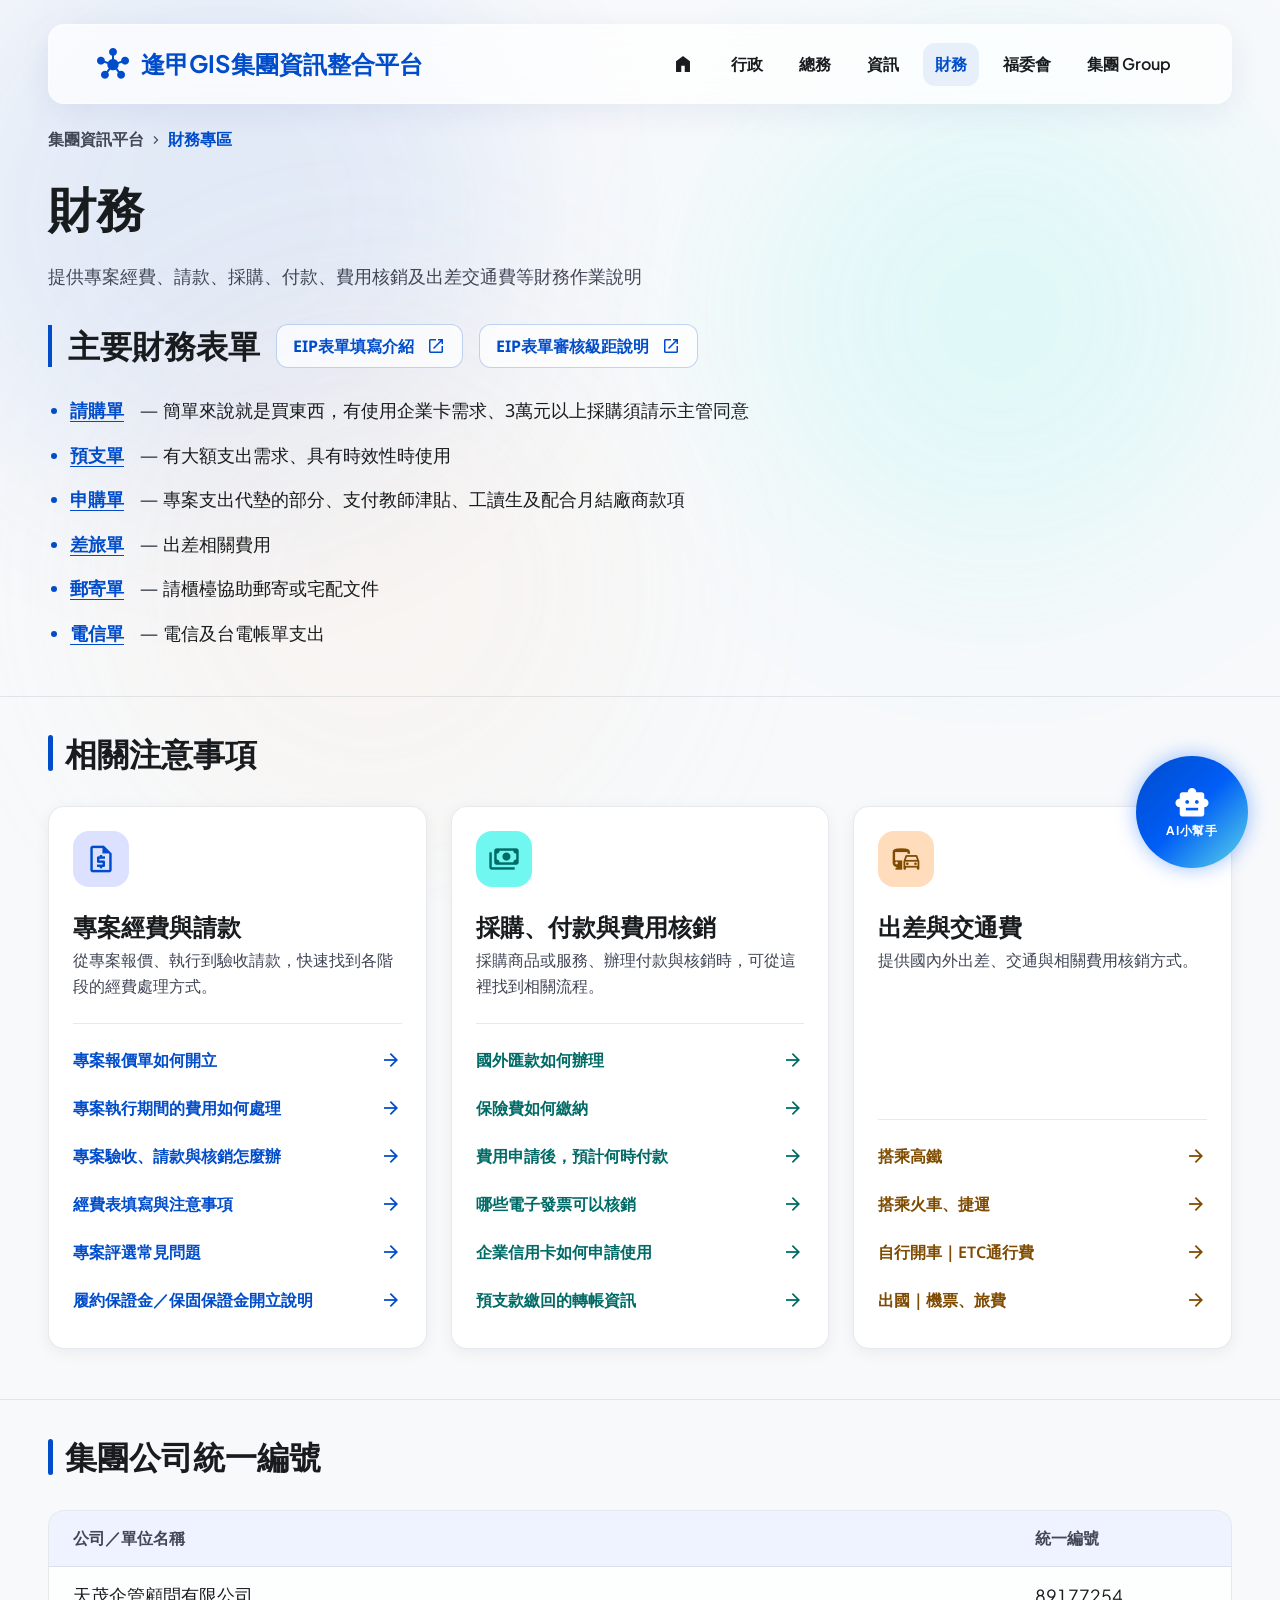
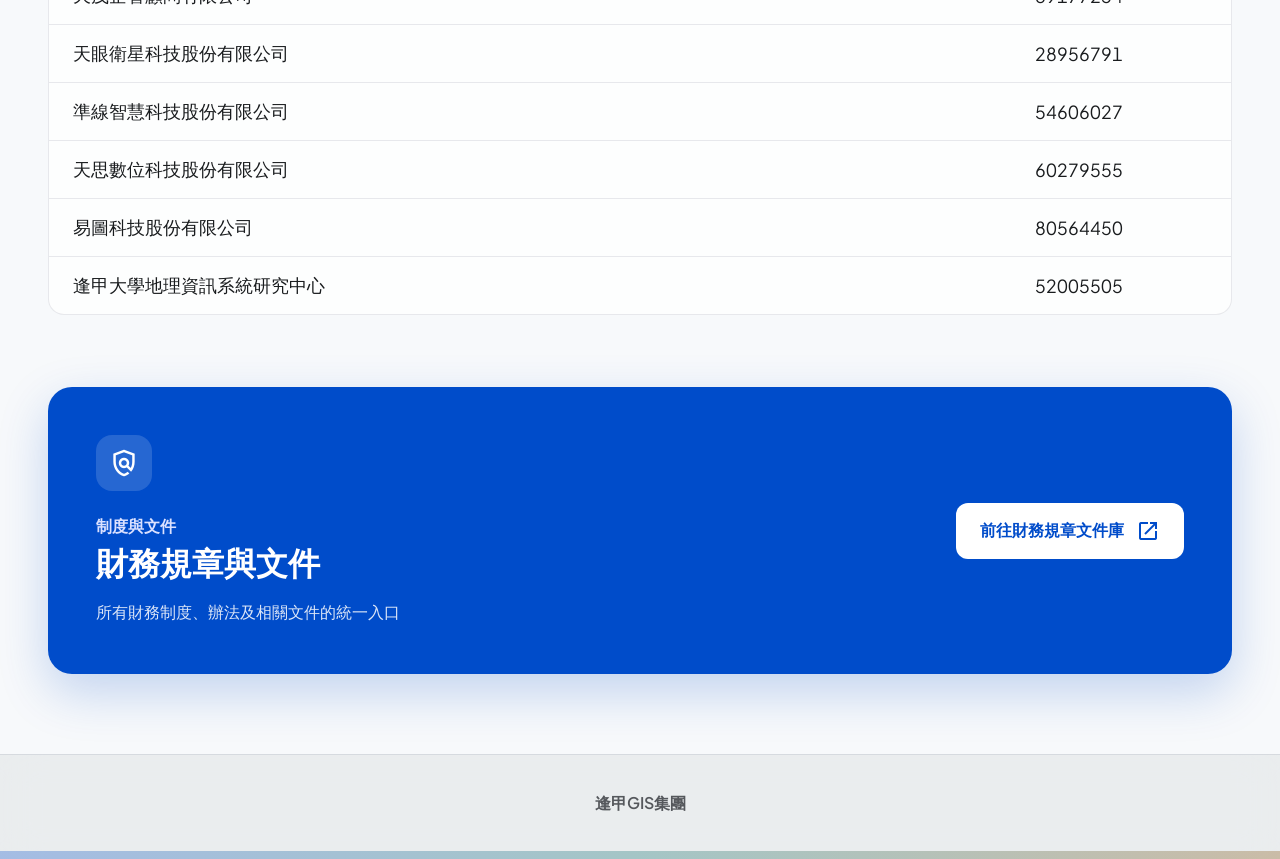
==== ac.html @ 9564ee84 "Add finance, general affairs, and welfare pages" ====
<!DOCTYPE html>
<html lang="zh-TW">

<head>
    <meta charset="utf-8">
    <meta name="viewport" content="width=device-width, initial-scale=1">
    <meta name="description" content="提供專案經費、請款、採購、付款、費用核銷及出差交通費等財務作業說明。">
    <title>財務專區｜逢甲GIS集團資訊整合平台</title>
    <link rel="stylesheet"
        href="https://fonts.googleapis.com/css2?family=Plus+Jakarta+Sans:wght@400;600;700;800&amp;family=Noto+Sans:wght@400;500;700&amp;display=swap">
    <link rel="stylesheet"
        href="https://fonts.googleapis.com/css2?family=Material+Symbols+Outlined:wght,FILL@100..700,0..1&amp;display=block">
    <link rel="stylesheet" href="styles.css?v=20260814-2">
</head>

<body class="site-page finance-page">
    <div class="background-effects" aria-hidden="true">
        <span class="background-blob background-blob-primary"></span>
        <span class="background-blob background-blob-secondary"></span>
        <span class="background-blob background-blob-tertiary"></span>
    </div>

    <div class="header-shell">
        <header class="platform-header">
            <div class="platform-header-content">
                <a class="platform-brand" href="index.html" aria-label="返回資訊平台首頁">
                    <span class="material-symbols-outlined filled-symbol platform-brand-icon">hub</span>
                    <span class="platform-brand-name">逢甲GIS集團資訊整合平台</span>
                </a>
                <nav class="main-navigation" aria-label="主選單">
                    <a class="navigation-item navigation-home" href="index.html" aria-label="平台首頁"><span
                            class="material-symbols-outlined filled-symbol">home</span></a>
                    <a class="navigation-item" href="administration.html">行政</a>
                    <a class="navigation-item" href="general-affairs.html">總務</a>
                    <a class="navigation-item" href="#">資訊</a>
                    <a class="navigation-item navigation-item-active" href="ac.html" aria-current="page">財務</a>
                    <a class="navigation-item" href="welfare.html">福委會</a>
                    <a class="navigation-item" href="#">集團 Group</a>
                </nav>
            </div>
        </header>
    </div>

    <main class="administration-main">
        <section class="page-introduction page-container">
            <nav class="breadcrumb" aria-label="麵包屑">
                <a href="index.html">集團資訊平台</a><span class="material-symbols-outlined">chevron_right</span><span
                    aria-current="page">財務專區</span>
            </nav>
            <div class="introduction-content">
                <h1 class="page-title">財務</h1>
                <p class="page-description">提供專案經費、請款、採購、付款、費用核銷及出差交通費等財務作業說明</p>
                <section class="finance-form-guide" aria-labelledby="finance-form-guide-title">
                    <div class="finance-form-guide-header">
                        <h2 id="finance-form-guide-title" class="finance-form-guide-title">主要財務表單</h2>
                        <a class="finance-form-guide-button" href="#" target="_blank"
                            rel="noopener noreferrer"><span>EIP表單填寫介紹</span><span
                                class="material-symbols-outlined">open_in_new</span></a>
                        <a class="finance-form-guide-button" href="#" target="_blank"
                            rel="noopener noreferrer"><span>EIP表單審核級距說明</span><span
                                class="material-symbols-outlined">open_in_new</span></a>
                    </div>
                    <ul class="finance-form-list">
                        <li><a class="finance-form-link" href="#" target="_blank" rel="noopener noreferrer">請購單<span
                                    class="material-symbols-outlined"></a><span
                                class="finance-form-description">簡單來說就是買東西，有使用企業卡需求、3萬元以上採購須請示主管同意</span></li>
                        <li><a class="finance-form-link" href="#" target="_blank" rel="noopener noreferrer">預支單<span
                                    class="material-symbols-outlined"></a><span
                                class="finance-form-description">有大額支出需求、具有時效性時使用</span></li>
                        <li><a class="finance-form-link" href="#" target="_blank" rel="noopener noreferrer">申購單<span
                                    class="material-symbols-outlined"></a><span
                                class="finance-form-description">專案支出代墊的部分、支付教師津貼、工讀生及配合月結廠商款項</span></li>
                        <li><a class="finance-form-link" href="#" target="_blank" rel="noopener noreferrer">差旅單<span
                                    class="material-symbols-outlined"></a><span
                                class="finance-form-description">出差相關費用</span></li>
                        <li><a class="finance-form-link" href="#" target="_blank" rel="noopener noreferrer">郵寄單<span
                                    class="material-symbols-outlined"></a><span
                                class="finance-form-description">請櫃檯協助郵寄或宅配文件</span></li>
                        <li><a class="finance-form-link" href="#" target="_blank" rel="noopener noreferrer">電信單<span
                                    class="material-symbols-outlined"></a><span
                                class="finance-form-description">電信及台電帳單支出</span></li>

                    </ul>
                </section>
            </div>
        </section>

        <section class="administration-services page-container" aria-label="財務功能分類">
            <div class="section-heading">
                <span class="section-heading-accent" aria-hidden="true"></span>
                <h2 class="section-heading-title">相關注意事項</h2>
            </div>
            <div class="service-grid">
                <article class="service-card service-card-project-finance">
                    <span class="service-icon"><span class="material-symbols-outlined">request_quote</span></span>
                    <h2 class="service-title">專案經費與請款</h2>
                    <p class="service-description">從專案報價、執行到驗收請款，快速找到各階段的經費處理方式。</p>
                    <div class="service-links"><a class="content-link" href="#" target="_blank"
                            rel="noopener noreferrer"><span>專案報價單如何開立</span><span
                                class="material-symbols-outlined">arrow_forward</span></a><a class="content-link"
                            href="#" target="_blank" rel="noopener noreferrer"><span>專案執行期間的費用如何處理</span><span
                                class="material-symbols-outlined">arrow_forward</span></a><a class="content-link"
                            href="#" target="_blank" rel="noopener noreferrer"><span>專案驗收、請款與核銷怎麼辦</span><span
                                class="material-symbols-outlined">arrow_forward</span></a><a class="content-link"
                            href="#" target="_blank" rel="noopener noreferrer"><span>經費表填寫與注意事項</span><span
                                class="material-symbols-outlined">arrow_forward</span></a><a class="content-link"
                            href="#" target="_blank" rel="noopener noreferrer"><span>專案評選常見問題</span><span
                                class="material-symbols-outlined">arrow_forward</span></a><a class="content-link"
                            href="#" target="_blank" rel="noopener noreferrer"><span>履約保證金／保固保證金開立說明</span><span
                                class="material-symbols-outlined">arrow_forward</span></a></div>
                </article>
                <article class="service-card service-card-purchasing">
                    <span class="service-icon"><span class="material-symbols-outlined">payments</span></span>
                    <h2 class="service-title">採購、付款與費用核銷</h2>
                    <p class="service-description">採購商品或服務、辦理付款與核銷時，可從這裡找到相關流程。</p>
                    <div class="service-links"><a class="content-link" href="#" target="_blank"
                            rel="noopener noreferrer"><span>國外匯款如何辦理</span><span
                                class="material-symbols-outlined">arrow_forward</span></a><a class="content-link"
                            href="#" target="_blank" rel="noopener noreferrer"><span>保險費如何繳納</span><span
                                class="material-symbols-outlined">arrow_forward</span></a><a class="content-link"
                            href="#" target="_blank" rel="noopener noreferrer"><span>費用申請後，預計何時付款</span><span
                                class="material-symbols-outlined">arrow_forward</span></a><a class="content-link"
                            href="#" target="_blank" rel="noopener noreferrer"><span>哪些電子發票可以核銷</span><span
                                class="material-symbols-outlined">arrow_forward</span></a><a class="content-link"
                            href="#" target="_blank" rel="noopener noreferrer"><span>企業信用卡如何申請使用</span><span
                                class="material-symbols-outlined">arrow_forward</span></a><a class="content-link"
                            href="#" target="_blank" rel="noopener noreferrer"><span>預支款繳回的轉帳資訊</span><span
                                class="material-symbols-outlined">arrow_forward</span></a></div>
                </article>
                <article class="service-card service-card-travel-expense">
                    <span class="service-icon"><span class="material-symbols-outlined">commute</span></span>
                    <h2 class="service-title">出差與交通費</h2>
                    <p class="service-description">提供國內外出差、交通與相關費用核銷方式。</p>
                    <div class="service-links"><a class="content-link" href="#" target="_blank"
                            rel="noopener noreferrer"><span>搭乘高鐵</span><span
                                class="material-symbols-outlined">arrow_forward</span></a><a class="content-link"
                            href="#" target="_blank" rel="noopener noreferrer"><span>搭乘火車、捷運</span><span
                                class="material-symbols-outlined">arrow_forward</span></a><a class="content-link"
                            href="#" target="_blank" rel="noopener noreferrer"><span>自行開車｜ETC通行費</span><span
                                class="material-symbols-outlined">arrow_forward</span></a><a class="content-link"
                            href="#" target="_blank" rel="noopener noreferrer"><span>出國｜機票、旅費</span><span
                                class="material-symbols-outlined">arrow_forward</span></a></div>
                </article>
            </div>
        </section>

        <section class="company-tax-section page-container" aria-labelledby="company-tax-title">
            <div class="section-heading company-tax-heading">
                <span class="section-heading-accent" aria-hidden="true"></span>
                <h2 id="company-tax-title" class="section-heading-title">集團公司統一編號</h2>
            </div>
            <div class="company-tax-table-wrapper">
                <table class="company-tax-table">
                    <thead>
                        <tr>
                            <th scope="col">公司／單位名稱</th>
                            <th scope="col">統一編號</th>
                        </tr>
                    </thead>
                    <tbody>
                        <tr>
                            <td>天茂企管顧問有限公司</td>
                            <td>89177254</td>
                        </tr>
                        <tr>
                            <td>天眼衛星科技股份有限公司</td>
                            <td>28956791</td>
                        </tr>
                        <tr>
                            <td>準線智慧科技股份有限公司</td>
                            <td>54606027</td>
                        </tr>
                        <tr>
                            <td>天思數位科技股份有限公司</td>
                            <td>60279555</td>
                        </tr>
                        <tr>
                            <td>易圖科技股份有限公司</td>
                            <td>80564450</td>
                        </tr>
                        <tr>
                            <td>逢甲大學地理資訊系統研究中心</td>
                            <td>52005505</td>
                        </tr>
                    </tbody>
                </table>
            </div>
        </section>

        <section class="policy-section page-container" aria-labelledby="policy-title">
            <div class="policy-banner">
                <div class="policy-content"><span class="policy-icon"><span
                            class="material-symbols-outlined">policy</span></span><span
                        class="policy-eyebrow">制度與文件</span>
                    <h2 id="policy-title" class="policy-title">財務規章與文件</h2>
                    <p>所有財務制度、辦法及相關文件的統一入口</p>
                </div>
                <a class="policy-button"
                    href="https://drive.google.com/drive/folders/1YeyQy__ZyNE_mf914tvptaPkx1r9FS1Z?usp=drive_link"
                    target="_blank" rel="noopener noreferrer">前往財務規章文件庫<span
                        class="material-symbols-outlined">open_in_new</span></a>
            </div>
        </section>
    </main>

    <footer class="platform-footer">
        <div class="page-container footer-content"><strong class="footer-brand">逢甲GIS集團</strong></div>
        <div class="footer-accent"></div>
    </footer>
    <button class="ai-assistant" type="button" aria-label="開啟 AI 訊息小幫手"><span class="ai-assistant-orb"><span
                class="ai-assistant-pulse"></span><span class="ai-assistant-content"><span
                    class="material-symbols-outlined filled-symbol ai-assistant-icon">smart_toy</span><span
                    class="ai-assistant-label">AI小幫手</span></span></span><span class="ai-assistant-tooltip">需要幫助嗎？問問小布的
            AI 助理</span></button>
    <script src="script.js?v=20260721-2"></script>
</body>

</html>
---- styles.css ----
/* ===== Design tokens：全站常用設定 ===== */
:root {
    --primary-color: #004cca;
    --primary-hover: #003b9e;
    --primary-container: #0062ff;
    --primary-light: #dbe1ff;
    --secondary-color: #006a66;
    --secondary-light: #70f7ef;
    --tertiary-color: #7f4b00;
    --tertiary-light: #ffdcbc;
    --error-color: #ba1a1a;
    --error-light: #ffdad6;
    --text-color: #191c1e;
    --muted-text-color: #424656;
    --footer-text-color: #55585c;
    --background-color: #f7f9fb;
    --surface-color: #ffffff;
    --border-color: rgba(115, 118, 135, 0.16);
    --site-max-width: 1400px;
    --font-size-display: 48px;
    --font-size-title: 32px;
    --font-size-heading: 24px;
    --font-size-body: 16px;
    --font-size-label: 16px;
    --spacing-xs: 4px;
    --spacing-small: 12px;
    --spacing-medium: 16px;
    --spacing-large: 24px;
    --spacing-xl: 48px;
    --border-radius-small: 12px;
    --border-radius: 16px;
    --border-radius-large: 24px;
    --shadow-small: 0 4px 16px rgba(25, 28, 30, 0.06);
    --shadow-medium: 0 16px 40px rgba(25, 28, 30, 0.09);
    --header-height: 80px;
    --transition: 200ms ease;
}

/* ===== 基礎樣式與共用容器 ===== */
* {
    box-sizing: border-box;
}

html,
body {
    margin: 0;
    min-height: 100%;
}

body {
    font-family: "Noto Sans", sans-serif;
    color: var(--text-color);
    background: var(--background-color);
}

a {
    color: inherit;
    text-decoration: none;
}

button {
    color: inherit;
    font: inherit;
}

.filled-symbol {
    font-variation-settings: "FILL" 1;
}

.site-page {
    position: relative;
    display: flex;
    min-height: 100vh;
    flex-direction: column;
    overflow-x: hidden;
}

.page-container {
    width: 100%;
    max-width: var(--site-max-width);
    margin-inline: auto;
    padding-inline: var(--spacing-xl);
}

/* ===== 共用背景效果 ===== */
.background-effects {
    position: fixed;
    inset: 0;
    z-index: -1;
    overflow: hidden;
    pointer-events: none;
}

.background-blob {
    position: absolute;
    border-radius: 50%;
    filter: blur(100px);
    opacity: .7;
}

.background-blob-primary {
    top: -8%;
    left: -5%;
    width: 45vw;
    height: 45vw;
    background: rgba(0, 76, 202, .12);
    animation: soft-pulse 8s linear infinite;
}

.background-blob-secondary {
    top: 8%;
    right: 3%;
    width: 38vw;
    height: 38vw;
    background: rgba(109, 244, 236, .23);
    animation: soft-float 12s ease-in-out infinite;
}

.background-blob-tertiary {
    bottom: 5%;
    left: 8%;
    width: 42vw;
    height: 42vw;
    background: rgba(255, 220, 188, .18);
    animation: soft-pulse 10s linear infinite;
}

.background-blob-error {
    right: -8%;
    bottom: -12%;
    width: 48vw;
    height: 48vw;
    background: rgba(255, 218, 214, .13);
}

@keyframes soft-pulse {

    0%,
    100% {
        opacity: .55;
        transform: scale(1);
    }

    50% {
        opacity: .8;
        transform: scale(1.05);
    }
}

@keyframes soft-float {

    0%,
    100% {
        transform: translateY(0);
    }

    50% {
        transform: translateY(18px);
    }
}

/* ===== 共用 Header 與主選單 ===== */
.header-shell {
    position: fixed;
    top: var(--spacing-large);
    right: 0;
    left: 0;
    z-index: 50;
    padding-inline: var(--spacing-xl);
}

.platform-header {
    width: 100%;
    max-width: var(--site-max-width);
    height: var(--header-height);
    margin-inline: auto;
    border: 1px solid rgba(255, 255, 255, .45);
    border-radius: var(--border-radius);
    background: rgba(255, 255, 255, .72);
    box-shadow: 0 8px 32px rgba(31, 38, 135, .07);
    backdrop-filter: blur(20px);
}

.platform-header-content {
    display: flex;
    min-width: 0;
    height: 100%;
    align-items: center;
    justify-content: space-between;
    gap: var(--spacing-large);
    padding-inline: var(--spacing-xl);
}

.platform-brand {
    display: flex;
    flex: 0 0 auto;
    align-items: center;
    gap: var(--spacing-small);
    color: var(--primary-color);
}

.platform-brand-icon {
    font-size: 32px;
}

.platform-brand-name {
    margin: 0;
    font-family: "Plus Jakarta Sans", "Noto Sans", sans-serif;
    font-size: var(--font-size-heading);
    font-weight: 700;
    white-space: nowrap;
}

.main-navigation {
    display: flex;
    min-width: 0;
    align-items: center;
    gap: var(--spacing-small);
    overflow-x: auto;
    scrollbar-width: none;
}

.main-navigation::-webkit-scrollbar {
    display: none;
}

.navigation-item {
    flex: 0 0 auto;
    padding: 10px 12px;
    border-radius: var(--border-radius-small);
    font-family: "Plus Jakarta Sans", "Noto Sans", sans-serif;
    font-size: var(--font-size-label);
    font-weight: 600;
    white-space: nowrap;
    transition: color var(--transition), background var(--transition);
}

.navigation-item:hover,
.navigation-item-active {
    color: var(--primary-color);
    background: rgba(0, 76, 202, .08);
}

.home-button {
    display: inline-flex;
    align-items: center;
    gap: var(--spacing-xs);
    margin-left: var(--spacing-xs);
    border-left: 1px solid var(--border-color);
}

.home-button .material-symbols-outlined {
    font-size: 20px;
}

.navigation-home {
    display: grid;
    min-width: 48px;
    place-items: center;
    color: var(--text-color);
}

.navigation-home.navigation-item-active {
    color: var(--primary-color);
}

.navigation-home .material-symbols-outlined {
    font-size: 22px;
}

/* ===== 平台首頁 ===== */
.home-page {
    height: 100vh;
    overflow: hidden;
}

.home-main {
    flex: 1 1 auto;
    min-height: 0;
    padding-top: 96px;
}

.home-dashboard {
    display: flex;
    height: 100%;
    flex-direction: column;
    padding-top: 12px;
    padding-bottom: var(--spacing-large);
}

.dashboard-toolbar {
    display: flex;
    align-items: flex-end;
    justify-content: space-between;
    gap: var(--spacing-large);
    margin-bottom: var(--spacing-large);
    margin-top: 20px;
}

.dashboard-description {
    margin: 0;
    font-family: "Plus Jakarta Sans", "Noto Sans", sans-serif;
    font-size: var(--font-size-heading);
    font-weight: 600;
    line-height: 1.4;
}

.view-controls {
    display: flex;
    gap: 12px;
}

.view-control {
    display: grid;
    width: 44px;
    height: 44px;
    padding: 0;
    place-items: center;
    border: 1px solid var(--border-color);
    border-radius: var(--border-radius-small);
    background: rgba(255, 255, 255, .62);
    box-shadow: var(--shadow-small);
    cursor: pointer;
    transition: background var(--transition);
}

.view-control:hover {
    background: var(--surface-color);
}

.portal-grid {
    display: grid;
    flex: 1 1 auto;
    min-height: 0;
    grid-template-columns: repeat(3, 1fr);
    grid-template-rows: repeat(2, minmax(0, 1fr));
    gap: var(--spacing-large);
}

.portal-card {
    display: flex;
    min-height: 0;
    align-items: center;
    justify-content: center;
    flex-direction: column;
    border: 1px solid var(--border-color);
    border-radius: var(--border-radius);
    background: var(--surface-color);
    box-shadow: var(--shadow-small);
    text-align: center;
    transition: color 300ms ease, background 300ms ease, box-shadow 300ms ease;
    transform-style: preserve-3d;
}

.portal-card:hover {
    color: #fff;
    background: var(--primary-color);
    box-shadow: var(--shadow-medium);
}

.portal-card-icon {
    display: grid;
    width: 88px;
    height: 88px;
    margin-bottom: var(--spacing-medium);
    place-items: center;
    border-radius: var(--border-radius);
    transition: background 300ms ease, color 300ms ease;
}

.portal-card-icon .material-symbols-outlined {
    font-size: 48px;
}

.portal-card-title {
    font-family: "Plus Jakarta Sans", "Noto Sans", sans-serif;
    font-size: var(--font-size-title);
    font-weight: 600;
    line-height: 1.25;
}

.portal-card:hover .portal-card-icon {
    color: #fff;
    background: rgba(255, 255, 255, .18);
}

.portal-card-administration .portal-card-icon {
    color: var(--primary-color);
    background: var(--primary-light);
}

.portal-card-general .portal-card-icon {
    color: var(--secondary-color);
    background: var(--secondary-light);
}

.portal-card-it .portal-card-icon {
    color: var(--tertiary-color);
    background: var(--tertiary-light);
}

.portal-card-finance .portal-card-icon {
    color: var(--error-color);
    background: var(--error-light);
}

.portal-card-welfare .portal-card-icon {
    color: #003ea8;
    background: #b4c5ff;
}

.portal-card-group .portal-card-icon {
    color: var(--primary-color);
    background: #e4ecfb;
}

/* ===== 共用 Footer ===== */
.platform-footer {
    flex: 0 0 auto;
    border-top: 1px solid rgba(115, 118, 135, .16);
    background: rgba(224, 227, 229, .58);
    backdrop-filter: blur(20px);
}

.footer-content {
    display: flex;
    min-height: 96px;
    align-items: center;
    justify-content: center;
    text-align: center;
}

.home-footer .footer-content {
    min-height: 68px;
}

.footer-brand {
    color: var(--footer-text-color);
    font-family: "Plus Jakarta Sans", "Noto Sans", sans-serif;
    font-size: var(--font-size-body);
    font-weight: 600;
}

.footer-accent {
    height: 8px;
    background: linear-gradient(90deg, var(--primary-color), var(--secondary-color), var(--tertiary-color));
    opacity: .3;
}

/* ===== 行政專區 ===== */
.administration-main {
    flex: 1 0 auto;
    padding-top: 128px;
}

.breadcrumb {
    display: flex;
    align-items: center;
    gap: var(--spacing-xs);
    margin-bottom: var(--spacing-small);
    color: var(--muted-text-color);
    font-size: var(--font-size-label);
    font-weight: 600;
}

.breadcrumb a:hover,
.breadcrumb span:last-child {
    color: var(--primary-color);
}

.breadcrumb .material-symbols-outlined {
    font-size: 16px;
}

.introduction-content {
    padding-top: var(--spacing-small);
    padding-bottom: var(--spacing-large);
}

.page-title {
    margin: 0 0 var(--spacing-large);
    font-family: "Plus Jakarta Sans", "Noto Sans", sans-serif;
    font-size: var(--font-size-display);
    line-height: 1.2;
}

.page-description {
    margin: 0;
    color: var(--muted-text-color);
    font-size: 18px;
    line-height: 1.75;
}

.finance-form-guide {
    margin-top: 32px;
}

.finance-form-guide-header {
    display: flex;
    align-items: center;
    flex-wrap: wrap;
    justify-content: flex-start;
    gap: var(--spacing-medium);
    margin-bottom: 20px;
}

.finance-form-guide-title {
    margin: 0;
    padding-left: var(--spacing-medium);
    border-left: 4px solid var(--primary-color);
    font-size: var(--font-size-title);
    line-height: 1.3;
}

.finance-form-guide-button {
    display: inline-flex;
    min-height: 44px;
    flex: 0 0 auto;
    align-items: center;
    gap: var(--spacing-small);
    padding: 8px var(--spacing-medium);
    border: 1px solid rgba(0, 76, 202, .24);
    border-radius: var(--border-radius-small);
    color: var(--primary-color);
    background: rgba(255, 255, 255, .72);
    font-size: var(--font-size-label);
    font-weight: 700;
    transition: transform var(--transition), border-color var(--transition), background var(--transition);
}

.finance-form-guide-button:hover {
    transform: translateY(-2px);
    border-color: var(--primary-color);
    background: var(--primary-light);
}

.finance-form-guide-button .material-symbols-outlined {
    font-size: 20px;
}

.finance-form-list {
    display: grid;
    gap: 0;
    margin: 0;
    padding-left: 22px;
}

.finance-form-list li {
    padding: 7px 0;
    color: var(--text-color);
    font-size: 18px;
    line-height: 1.7;
}

.finance-form-list li::marker {
    color: var(--primary-color);
}

.finance-form-link {
    display: inline-flex;
    align-items: center;
    gap: 4px;
    margin-right: var(--spacing-small);
    color: var(--primary-color);
    font-weight: 700;
    text-decoration: underline;
    text-decoration-thickness: 1px;
    text-underline-offset: 4px;
}

.finance-form-link:hover {
    color: var(--primary-hover);
}

.finance-form-link .material-symbols-outlined {
    font-size: 18px;
    text-decoration: none;
}

.finance-form-description::before {
    content: "— ";
    color: var(--muted-text-color);
}

.administration-services {
    padding-top: var(--spacing-small);
    padding-bottom: var(--spacing-large);
}

.section-heading {
    display: flex;
    align-items: center;
    gap: var(--spacing-small);
    margin-bottom: var(--spacing-large);
}

.section-heading-accent {
    width: 5px;
    height: 28px;
    flex: 0 0 auto;
    border-radius: 999px;
    background: var(--primary-color);
}

.section-heading-title {
    margin: 0;
    font-family: "Plus Jakarta Sans", "Noto Sans", sans-serif;
    font-size: var(--font-size-heading);
}

.finance-page .administration-services {
    padding-top: 36px;
    padding-bottom: 50px;
    border-top: 1px solid var(--border-color);
}

.finance-page .section-heading-title {
    font-size: var(--font-size-title);
    line-height: 1.3;
}

.finance-page .section-heading-accent {
    height: 36px;
}

.company-tax-section {
    padding-top: 36px;
    padding-bottom: 36px;
    border-top: 1px solid var(--border-color);
}

.company-tax-heading {
    margin-bottom: var(--spacing-large);
}

.company-tax-table-wrapper {
    overflow-x: auto;
    border: 1px solid var(--border-color);
    border-radius: var(--border-radius);
    background: rgba(255, 255, 255, .78);
}

.company-tax-table {
    width: 100%;
    min-width: 560px;
    border-collapse: collapse;
    text-align: left;
}

.company-tax-table th,
.company-tax-table td {
    padding: 16px var(--spacing-large);
    border-bottom: 1px solid var(--border-color);
    font-size: 18px;
}

.company-tax-table th {
    color: var(--muted-text-color);
    background: rgba(219, 225, 255, .42);
    font-size: var(--font-size-label);
    font-weight: 700;
}

.company-tax-table th:last-child,
.company-tax-table td:last-child {
    width: 220px;
    font-family: "Plus Jakarta Sans", "Noto Sans", sans-serif;
    font-variant-numeric: tabular-nums;
    white-space: nowrap;
}

.company-tax-table tbody tr:last-child td {
    border-bottom: 0;
}

.company-tax-table tbody tr:hover {
    background: rgba(219, 225, 255, .22);
}

.finance-page .introduction-content {
    padding-top: var(--spacing-medium);
    padding-bottom: 40px;
}

.finance-page .section-heading {
    margin-bottom: 32px;
}

.finance-page .policy-section {
    padding-top: 36px;
}

/* ===== 福委會頁面 ===== */
.welfare-page .introduction-content {
    padding-top: var(--spacing-medium);
    padding-bottom: 40px;
}

.welfare-benefits {
    padding-top: 36px;
    padding-bottom: 48px;
    border-top: 1px solid var(--border-color);
}

.welfare-page .section-heading-title {
    font-size: var(--font-size-title);
    line-height: 1.3;
}

.welfare-page .section-heading-accent {
    height: 36px;
}

.welfare-page .section-heading {
    margin-bottom: 32px;
}

.welfare-card {
    position: relative;
    min-height: 0;
}

.welfare-card-number {
    position: absolute;
    top: var(--spacing-large);
    right: var(--spacing-large);
    color: rgba(25, 28, 30, .18);
    font-family: "Plus Jakarta Sans", sans-serif;
    font-size: 34px;
    font-weight: 800;
    line-height: 1;
}

.benefit-list {
    display: grid;
    gap: 10px;
    margin: var(--spacing-large) 0 0;
    padding: var(--spacing-large) 0 0 22px;
    border-top: 1px solid var(--border-color);
    color: var(--muted-text-color);
    line-height: 1.6;
}

.benefit-list li::marker {
    color: currentColor;
}

.benefit-link {
    display: inline-flex;
    align-items: center;
    gap: 6px;
    color: inherit;
    font-weight: 700;
    text-decoration: none;
}

.benefit-link > span:first-child {
    text-decoration: underline;
    text-decoration-thickness: 1px;
    text-underline-offset: 4px;
}

.benefit-link:hover {
    color: var(--primary-color);
}

.benefit-link .material-symbols-outlined {
    flex: 0 0 auto;
    font-size: 18px;
    text-decoration: none;
}

.welfare-card-rewards .service-icon,
.welfare-card-rewards .benefit-list {
    color: var(--primary-color);
}

.welfare-card-rewards .service-icon {
    background: var(--primary-light);
}

.welfare-card-protection .service-icon,
.welfare-card-protection .benefit-list {
    color: var(--secondary-color);
}

.welfare-card-protection .service-icon {
    background: var(--secondary-light);
}

.welfare-card-leave .service-icon,
.welfare-card-leave .benefit-list {
    color: var(--tertiary-color);
}

.welfare-card-leave .service-icon {
    background: var(--tertiary-light);
}

.welfare-card-learning .service-icon,
.welfare-card-learning .benefit-list {
    color: var(--error-color);
}

.welfare-card-learning .service-icon {
    background: var(--error-light);
}

.welfare-card-activities .service-icon,
.welfare-card-activities .benefit-list {
    color: #5542b6;
}

.welfare-card-activities .service-icon {
    background: #e5deff;
}

.welfare-card-care .service-icon,
.welfare-card-care .benefit-list {
    color: #356400;
}

.welfare-card-care .service-icon {
    background: #d6f6ae;
}

.welfare-committee {
    padding-top: 40px;
    padding-bottom: 40px;
    border-top: 1px solid var(--border-color);
}

.committee-table-wrapper {
    overflow-x: auto;
    border: 1px solid var(--border-color);
    border-radius: var(--border-radius);
    background: rgba(255, 255, 255, .78);
}

.committee-table {
    width: 100%;
    min-width: 560px;
    border-collapse: collapse;
    text-align: left;
}

.committee-table th,
.committee-table td {
    padding: 16px var(--spacing-large);
    border-bottom: 1px solid var(--border-color);
    font-size: 18px;
}

.committee-table th {
    color: var(--muted-text-color);
    background: rgba(219, 225, 255, .42);
    font-size: var(--font-size-label);
    font-weight: 700;
}

.committee-table th:first-child,
.committee-table td:first-child {
    width: 220px;
    white-space: nowrap;
}

.committee-table tbody tr:last-child td {
    border-bottom: 0;
}

.committee-table tbody tr:hover {
    background: rgba(219, 225, 255, .22);
}

.welfare-note {
    padding-top: var(--spacing-small);
    padding-bottom: 80px;
}

.welfare-note-content {
    display: flex;
    align-items: flex-start;
    gap: var(--spacing-medium);
    padding: var(--spacing-large);
    border-left: 4px solid var(--primary-color);
    color: var(--muted-text-color);
    background: rgba(219, 225, 255, .28);
    line-height: 1.75;
}

.welfare-note-content > .material-symbols-outlined {
    flex: 0 0 auto;
    color: var(--primary-color);
}

.welfare-note-content p {
    margin: 0;
}

.service-grid {
    display: grid;
    grid-template-columns: repeat(3, 1fr);
    gap: var(--spacing-large);
}

.service-card {
    display: flex;
    min-height: 380px;
    flex-direction: column;
    padding: var(--spacing-large);
    border: 1px solid var(--border-color);
    border-radius: var(--border-radius);
    background: var(--surface-color);
    box-shadow: var(--shadow-small);
    transition: transform var(--transition), border-color var(--transition), box-shadow var(--transition);
}

.service-card:hover {
    transform: translateY(-4px);
    border-color: rgba(0, 76, 202, .22);
    box-shadow: var(--shadow-medium);
}

.service-icon {
    display: grid;
    width: 56px;
    height: 56px;
    margin-bottom: var(--spacing-large);
    place-items: center;
    border-radius: var(--border-radius);
}

.service-icon .material-symbols-outlined {
    font-size: 32px;
}

.service-title {
    margin: 0 0 var(--spacing-xs);
    font-family: "Plus Jakarta Sans", "Noto Sans", sans-serif;
    font-size: var(--font-size-heading);
}

.service-description {
    margin: 0 0 var(--spacing-large);
    color: var(--muted-text-color);
    line-height: 1.6;
}

.service-links {
    display: flex;
    margin-top: auto;
    padding-top: var(--spacing-small);
    flex-direction: column;
    border-top: 1px solid var(--border-color);
}

.service-links-columns {
    display: grid;
    grid-template-columns: repeat(2, 1fr);
    column-gap: var(--spacing-large);
}

.content-link {
    display: flex;
    min-height: 48px;
    align-items: center;
    justify-content: space-between;
    gap: var(--spacing-medium);
    /* padding: 10px 80px 10px 0; */
    color: var(--primary-color);
    font-size: var(--font-size-label);
    font-weight: 600;
    transition: transform 160ms ease;
}

.content-link:hover {
    transform: translateX(4px);
}

.content-link .material-symbols-outlined {
    font-size: 22px;
}

.service-card-attendance .service-icon {
    color: var(--primary-color);
    background: var(--primary-light);
}

.service-card-leave .service-icon {
    color: var(--secondary-color);
    background: var(--secondary-light);
}

.service-card-training .service-icon {
    color: var(--tertiary-color);
    background: var(--tertiary-light);
}

.service-card-training .content-link {
    color: var(--tertiary-color);
}

.service-card-announcement {
    grid-column: span 1;
}

.service-card-announcement .service-icon {
    color: var(--error-color);
    background: var(--error-light);
}

.service-card-announcement .content-link {
    color: var(--error-color);
}

.service-card-life .service-icon {
    color: var(--primary-color);
    background: #b4c5ff;
}

.service-card-life {
    grid-column: span 2;
}

.service-card-life .service-links {
    display: grid;
    grid-template-columns: repeat(2, 1fr);
    column-gap: var(--spacing-large);
}

.general-affairs-page .service-card-life {
    grid-column: 1 / -1;
    min-height: 360px;
}

.general-affairs-page .service-grid {
    grid-template-columns: repeat(2, minmax(0, 1fr));
}

.general-affairs-page .service-card {
    min-height: 380px;
}

.service-card-office .service-icon,
.service-card-office .content-link {
    color: var(--primary-color);
}

.service-card-office .service-icon {
    background: var(--primary-light);
}

.service-card-environment .service-icon,
.service-card-environment .content-link {
    color: var(--secondary-color);
}

.service-card-environment .service-icon {
    background: var(--secondary-light);
}

.service-card-icc .service-icon,
.service-card-icc .content-link {
    color: var(--tertiary-color);
}

.service-card-icc .service-icon {
    background: var(--tertiary-light);
}

.service-card-assets .service-icon,
.service-card-assets .content-link {
    color: var(--error-color);
}

.service-card-assets .service-icon {
    background: var(--error-light);
}

.service-card-project-finance .service-icon,
.service-card-project-finance .content-link {
    color: var(--primary-color);
}

.service-card-project-finance .service-icon {
    background: var(--primary-light);
}

.service-card-purchasing .service-icon,
.service-card-purchasing .content-link {
    color: var(--secondary-color);
}

.service-card-purchasing .service-icon {
    background: var(--secondary-light);
}

.service-card-travel-expense .service-icon,
.service-card-travel-expense .content-link {
    color: var(--tertiary-color);
}

.service-card-travel-expense .service-icon {
    background: var(--tertiary-light);
}

.policy-section {
    padding-top: var(--spacing-large);
    padding-bottom: 80px;
}

.policy-banner {
    display: flex;
    position: relative;
    overflow: hidden;
    align-items: center;
    justify-content: space-between;
    gap: var(--spacing-xl);
    padding: var(--spacing-xl);
    border-radius: var(--border-radius-large);
    color: #fff;
    background: var(--primary-color);
    box-shadow: 0 18px 50px rgba(0, 76, 202, .22);
}

.policy-content {
    max-width: 760px;
}

.policy-icon {
    display: grid;
    width: 56px;
    height: 56px;
    margin-bottom: var(--spacing-large);
    place-items: center;
    border-radius: var(--border-radius);
    background: rgba(255, 255, 255, .15);
}

.policy-icon .material-symbols-outlined {
    font-size: 32px;
}

.policy-eyebrow {
    display: block;
    margin-bottom: var(--spacing-xs);
    color: var(--primary-light);
    font-size: var(--font-size-label);
    font-weight: 600;
}

.policy-title {
    margin: 0 0 var(--spacing-small);
    font-family: "Plus Jakarta Sans", "Noto Sans", sans-serif;
    font-size: var(--font-size-title);
}

.policy-content p {
    margin: 0;
    color: rgba(255, 255, 255, .86);
    line-height: 1.7;
}

.policy-button {
    display: inline-flex;
    flex: 0 0 auto;
    align-items: center;
    justify-content: center;
    gap: var(--spacing-small);
    padding: 16px var(--spacing-large);
    border-radius: var(--border-radius-small);
    color: var(--primary-color);
    background: #fff;
    font-size: var(--font-size-label);
    font-weight: 600;
    transition: background var(--transition);
}

.policy-button:hover {
    background: var(--primary-light);
}

/* ===== 共用 AI 訊息小幫手 ===== */
.ai-assistant {
    position: fixed;
    right: 32px;
    bottom: 32px;
    z-index: 60;
    padding: 0;
    border: 0;
    background: none;
    cursor: pointer;
}

.ai-assistant-orb {
    display: flex;
    position: relative;
    width: 112px;
    height: 112px;
    align-items: center;
    justify-content: center;
    border-radius: 50%;
    color: #fff;
    background: linear-gradient(135deg, var(--primary-color), var(--primary-container), var(--secondary-light));
    box-shadow: 0 0 20px rgba(0, 98, 255, .4);
    transition: transform 500ms ease, box-shadow 500ms ease;
}

.ai-assistant:hover .ai-assistant-orb {
    transform: scale(1.1);
    box-shadow: 0 12px 40px rgba(127, 75, 0, .6);
}

.ai-assistant-pulse {
    position: absolute;
    inset: 0;
    border-radius: 50%;
    background: var(--primary-color);
    opacity: .18;
    animation: assistant-ping 1.5s cubic-bezier(0, 0, .2, 1) infinite;
}

.ai-assistant-content {
    position: relative;
    display: flex;
    align-items: center;
    flex-direction: column;
}

.ai-assistant-icon {
    font-size: 36px;
}

.ai-assistant-label {
    margin-top: 2px;
    font-family: "Plus Jakarta Sans", "Noto Sans", sans-serif;
    font-size: 12px;
    font-weight: 700;
    letter-spacing: .08em;
}

.ai-assistant-tooltip {
    position: absolute;
    top: 50%;
    right: calc(100% + 16px);
    padding: 10px 16px;
    border-radius: var(--border-radius-small);
    color: #eff1f3;
    background: #2d3133;
    box-shadow: var(--shadow-medium);
    font-size: var(--font-size-label);
    font-weight: 600;
    white-space: nowrap;
    opacity: 0;
    pointer-events: none;
    transform: translate(16px, -50%);
    transition: opacity var(--transition), transform var(--transition);
}

.ai-assistant:hover .ai-assistant-tooltip {
    opacity: 1;
    transform: translate(0, -50%);
}

@keyframes assistant-ping {

    75%,
    100% {
        transform: scale(1.7);
        opacity: 0;
    }
}

/* ===== 響應式版面 ===== */
@media (max-width: 1024px) {
    :root {
        --spacing-xl: 24px;
    }

    .platform-brand-name {
        display: none;
    }

    .service-grid {
        grid-template-columns: repeat(2, 1fr);
    }

    .service-card-announcement {
        grid-column: span 1;
    }

    .policy-banner {
        align-items: flex-start;
        flex-direction: column;
    }
}

@media (max-width: 768px) {
    :root {
        --font-size-display: 40px;
        --font-size-title: 28px;
        --font-size-heading: 22px;
        --header-height: 64px;
    }

    .page-container,
    .header-shell {
        padding-inline: var(--spacing-large);
    }

    .header-shell {
        top: var(--spacing-large);
    }

    .platform-header-content {
        gap: var(--spacing-small);
        padding-inline: var(--spacing-large);
    }

    .home-main {
        padding-top: 88px;
    }

    .home-dashboard {
        padding-top: var(--spacing-small);
        padding-bottom: var(--spacing-small);
    }

    .dashboard-toolbar {
        margin-bottom: 12px;
    }

    .dashboard-description {
        max-width: 280px;
        font-size: 20px;
    }

    .view-control-list {
        display: none;
    }

    .portal-grid {
        grid-template-columns: repeat(2, 1fr);
        grid-template-rows: repeat(3, minmax(0, 1fr));
        gap: 12px;
    }

    .portal-card-icon {
        width: 72px;
        height: 72px;
        margin-bottom: var(--spacing-small);
    }

    .portal-card-icon .material-symbols-outlined {
        font-size: 40px;
    }

    .portal-card-title {
        font-size: 26px;
    }

    .home-footer .footer-content {
        min-height: 64px;
    }

    .administration-main {
        padding-top: 112px;
    }

    .page-description {
        font-size: var(--font-size-body);
    }

    .finance-form-description {
        display: block;
        margin-top: 4px;
    }

    .finance-form-guide {
        margin-top: var(--spacing-large);
    }

    .finance-form-guide-header {
        margin-bottom: var(--spacing-medium);
    }

    .finance-form-list li {
        padding: 12px 0;
    }

    .finance-page .introduction-content {
        padding-bottom: 32px;
    }

    .finance-page .administration-services {
        padding-top: 28px;
        padding-bottom: var(--spacing-medium);
    }

    .finance-page .section-heading {
        margin-bottom: var(--spacing-large);
    }

    .finance-page .policy-section {
        padding-top: 28px;
    }

    .company-tax-section {
        padding-top: 28px;
        padding-bottom: 28px;
    }

    .company-tax-table th,
    .company-tax-table td {
        padding: 14px var(--spacing-medium);
    }

    .welfare-page .introduction-content {
        padding-bottom: 32px;
    }

    .welfare-benefits,
    .welfare-committee {
        padding-top: 28px;
        padding-bottom: 32px;
    }

    .welfare-page .section-heading {
        margin-bottom: var(--spacing-large);
    }

    .benefit-list {
        margin-top: var(--spacing-medium);
        padding-top: var(--spacing-medium);
    }

    .committee-table th,
    .committee-table td {
        padding: 14px var(--spacing-medium);
    }

    .welfare-note {
        padding-top: 0;
        padding-bottom: 120px;
    }

    .welfare-note-content {
        padding: var(--spacing-medium);
    }

    .service-grid {
        grid-template-columns: 1fr;
    }

    .service-card-life {
        grid-column: span 1;
    }

    .service-card-life .service-links {
        grid-template-columns: 1fr;
    }

    .general-affairs-page .service-card-life {
        min-height: 0;
    }

    .general-affairs-page .service-grid {
        grid-template-columns: 1fr;
    }

    .general-affairs-page .service-card {
        min-height: 0;
    }

    .service-card {
        min-height: 0;
    }

    .service-links-columns {
        grid-template-columns: 1fr;
    }

    .policy-section {
        padding-bottom: 120px;
    }

    .policy-banner {
        padding: var(--spacing-large);
    }

    .ai-assistant {
        right: 24px;
        bottom: 24px;
    }

    .ai-assistant-orb {
        width: 96px;
        height: 96px;
    }
}

@media (max-height: 760px) {
    .home-main {
        padding-top: 88px;
    }

    .home-dashboard {
        padding-top: var(--spacing-small);
        padding-bottom: var(--spacing-small);
    }

    .dashboard-toolbar {
        margin-bottom: var(--spacing-small);
    }

    .dashboard-description {
        font-size: 20px;
    }

    .portal-grid {
        gap: 12px;
    }

    .portal-card-icon {
        width: 48px;
        height: 48px;
    }

    .portal-card-icon .material-symbols-outlined {
        font-size: 34px;
    }

    .portal-card-title {
        font-size: 18px;
    }

    .home-footer .footer-content {
        min-height: 52px;
    }

    .footer-brand {
        font-size: var(--font-size-label);
    }
}

@media (prefers-reduced-motion: reduce) {

    *,
    *::before,
    *::after {
        scroll-behavior: auto !important;
        animation-duration: .01ms !important;
        animation-iteration-count: 1 !important;
        transition-duration: .01ms !important;
    }
}
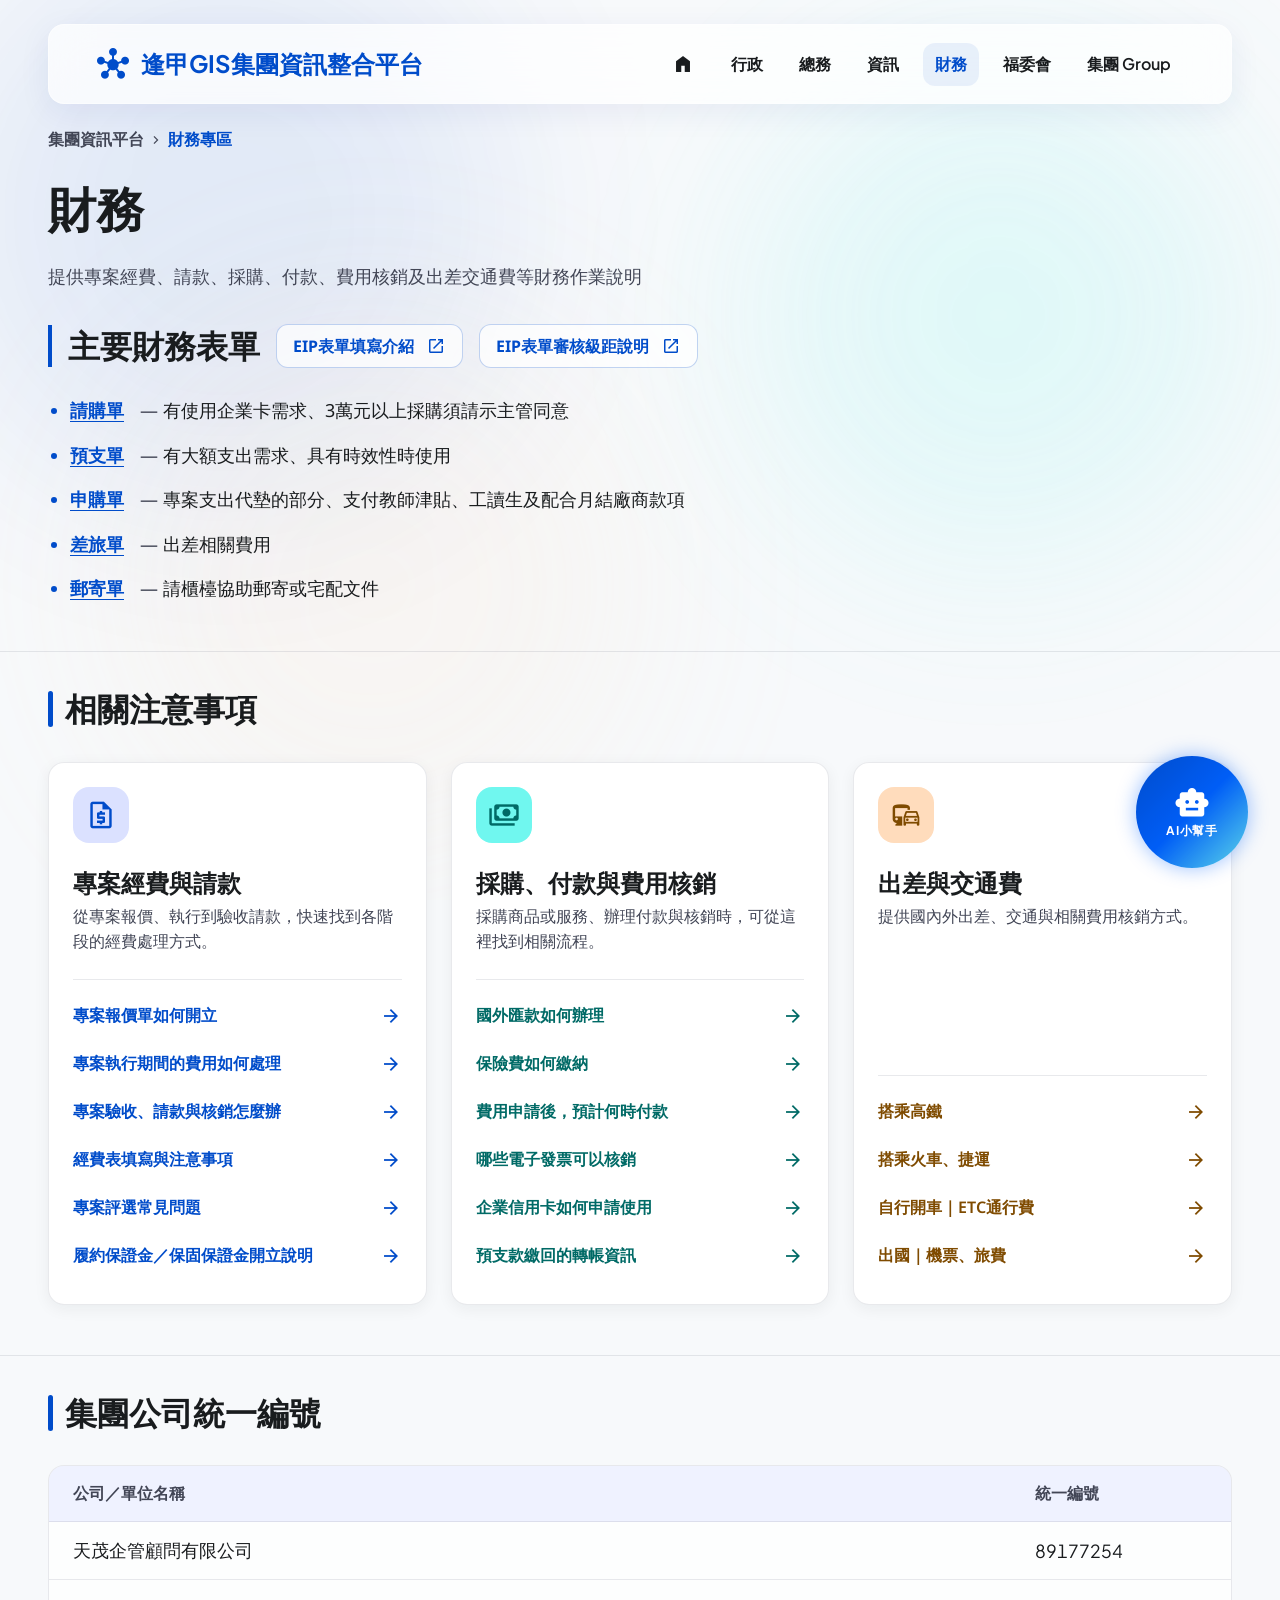
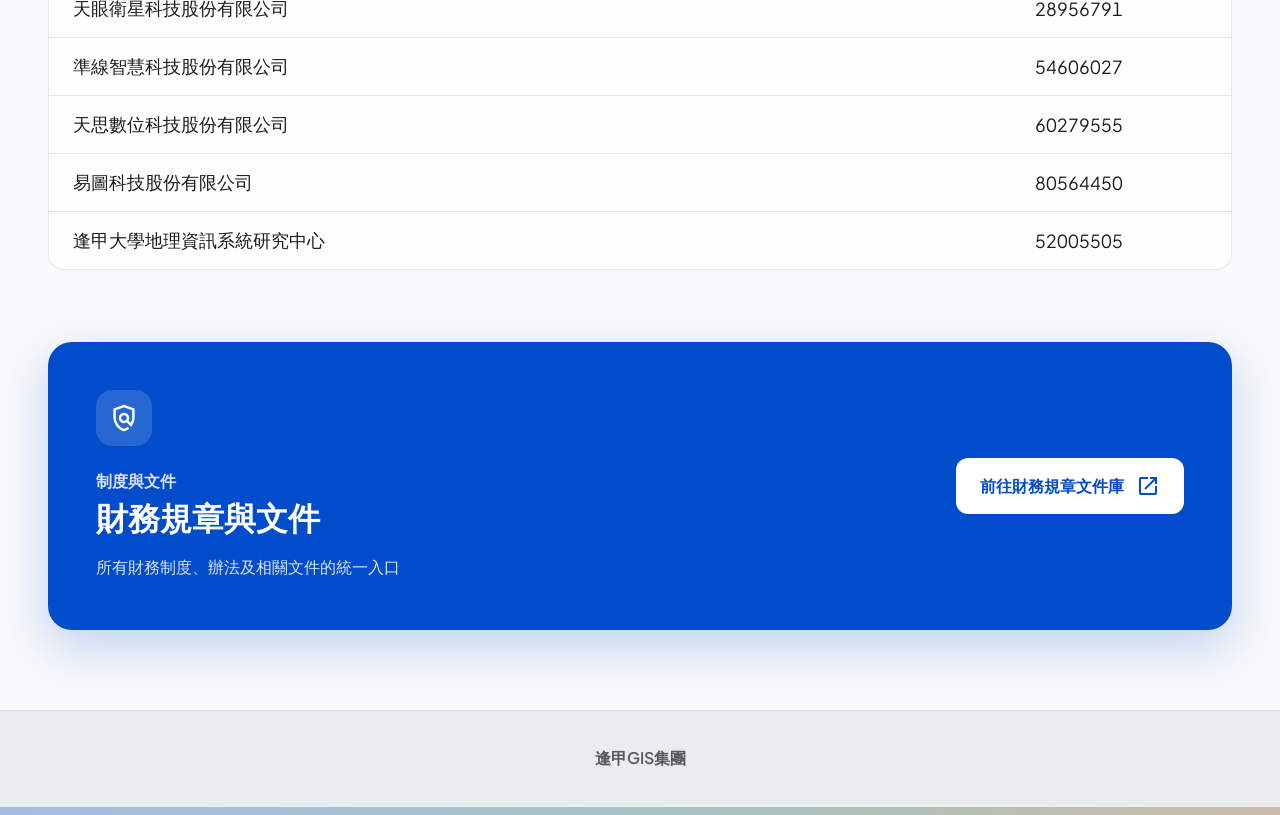
==== commit d1b278b9: "Update finance and general affairs links" ====
--- a/ac.html
+++ b/ac.html
@@ -53,32 +53,32 @@
                 <section class="finance-form-guide" aria-labelledby="finance-form-guide-title">
                     <div class="finance-form-guide-header">
                         <h2 id="finance-form-guide-title" class="finance-form-guide-title">主要財務表單</h2>
-                        <a class="finance-form-guide-button" href="#" target="_blank"
+                        <a class="finance-form-guide-button" href="https://gisfcutw-my.sharepoint.com/:p:/g/personal/brian_gis_tw/IQDcxKCcAeXrTogtiJHvBdqmAVRToMwt2GvzjL2_NWUj68I?e=rwWr9s" target="_blank"
                             rel="noopener noreferrer"><span>EIP表單填寫介紹</span><span
                                 class="material-symbols-outlined">open_in_new</span></a>
-                        <a class="finance-form-guide-button" href="#" target="_blank"
+                        <a class="finance-form-guide-button" href="https://gisfcutw-my.sharepoint.com/:x:/r/personal/brian_gis_tw/_layouts/15/Doc.aspx?sourcedoc=%7BE4006165-0E07-4B0A-9DF7-51580F4A0EED%7D&file=PM4.%E3%80%8CPM%E8%88%87AC%E9%85%8D%E5%90%88%E3%80%8D%E6%B3%A8%E6%84%8F%E4%BA%8B%E9%A0%85.xlsx&action=default&mobileredirect=true" target="_blank"
                             rel="noopener noreferrer"><span>EIP表單審核級距說明</span><span
                                 class="material-symbols-outlined">open_in_new</span></a>
                     </div>
                     <ul class="finance-form-list">
-                        <li><a class="finance-form-link" href="#" target="_blank" rel="noopener noreferrer">請購單<span
-                                    class="material-symbols-outlined"></a><span
-                                class="finance-form-description">簡單來說就是買東西，有使用企業卡需求、3萬元以上採購須請示主管同意</span></li>
-                        <li><a class="finance-form-link" href="#" target="_blank" rel="noopener noreferrer">預支單<span
+                        <li><a class="finance-form-link" href="https://eip.gis.fcu.edu.tw/EForm/Requisition/RequisitionApplyV2agl.aspx" target="_blank" rel="noopener noreferrer">請購單<span
+                                    class="material-symbols-outlined"></a><span
+                                class="finance-form-description">有使用企業卡需求、3萬元以上採購須請示主管同意</span></li>
+                        <li><a class="finance-form-link" href="https://eip.gis.fcu.edu.tw/EForm/Requisition/BuyApplyV2qtp.aspx" target="_blank" rel="noopener noreferrer">預支單<span
                                     class="material-symbols-outlined"></a><span
                                 class="finance-form-description">有大額支出需求、具有時效性時使用</span></li>
                         <li><a class="finance-form-link" href="#" target="_blank" rel="noopener noreferrer">申購單<span
                                     class="material-symbols-outlined"></a><span
                                 class="finance-form-description">專案支出代墊的部分、支付教師津貼、工讀生及配合月結廠商款項</span></li>
-                        <li><a class="finance-form-link" href="#" target="_blank" rel="noopener noreferrer">差旅單<span
+                        <li><a class="finance-form-link" href="https://eip.gis.fcu.edu.tw/eform/trip/TripApplyv3cje.aspx" target="_blank" rel="noopener noreferrer">差旅單<span
                                     class="material-symbols-outlined"></a><span
                                 class="finance-form-description">出差相關費用</span></li>
-                        <li><a class="finance-form-link" href="#" target="_blank" rel="noopener noreferrer">郵寄單<span
+                        <li><a class="finance-form-link" href="https://eip.gis.fcu.edu.tw/Eform/Ship/ShipApply.aspx" target="_blank" rel="noopener noreferrer">郵寄單<span
                                     class="material-symbols-outlined"></a><span
                                 class="finance-form-description">請櫃檯協助郵寄或宅配文件</span></li>
-                        <li><a class="finance-form-link" href="#" target="_blank" rel="noopener noreferrer">電信單<span
-                                    class="material-symbols-outlined"></a><span
-                                class="finance-form-description">電信及台電帳單支出</span></li>
+<!--                         <li><a class="finance-form-link" href="#" target="_blank" rel="noopener noreferrer">電信單<span
+                                    class="material-symbols-outlined"></a><span
+                                class="finance-form-description">電信及台電帳單支出</span></li> -->
 
                     </ul>
                 </section>
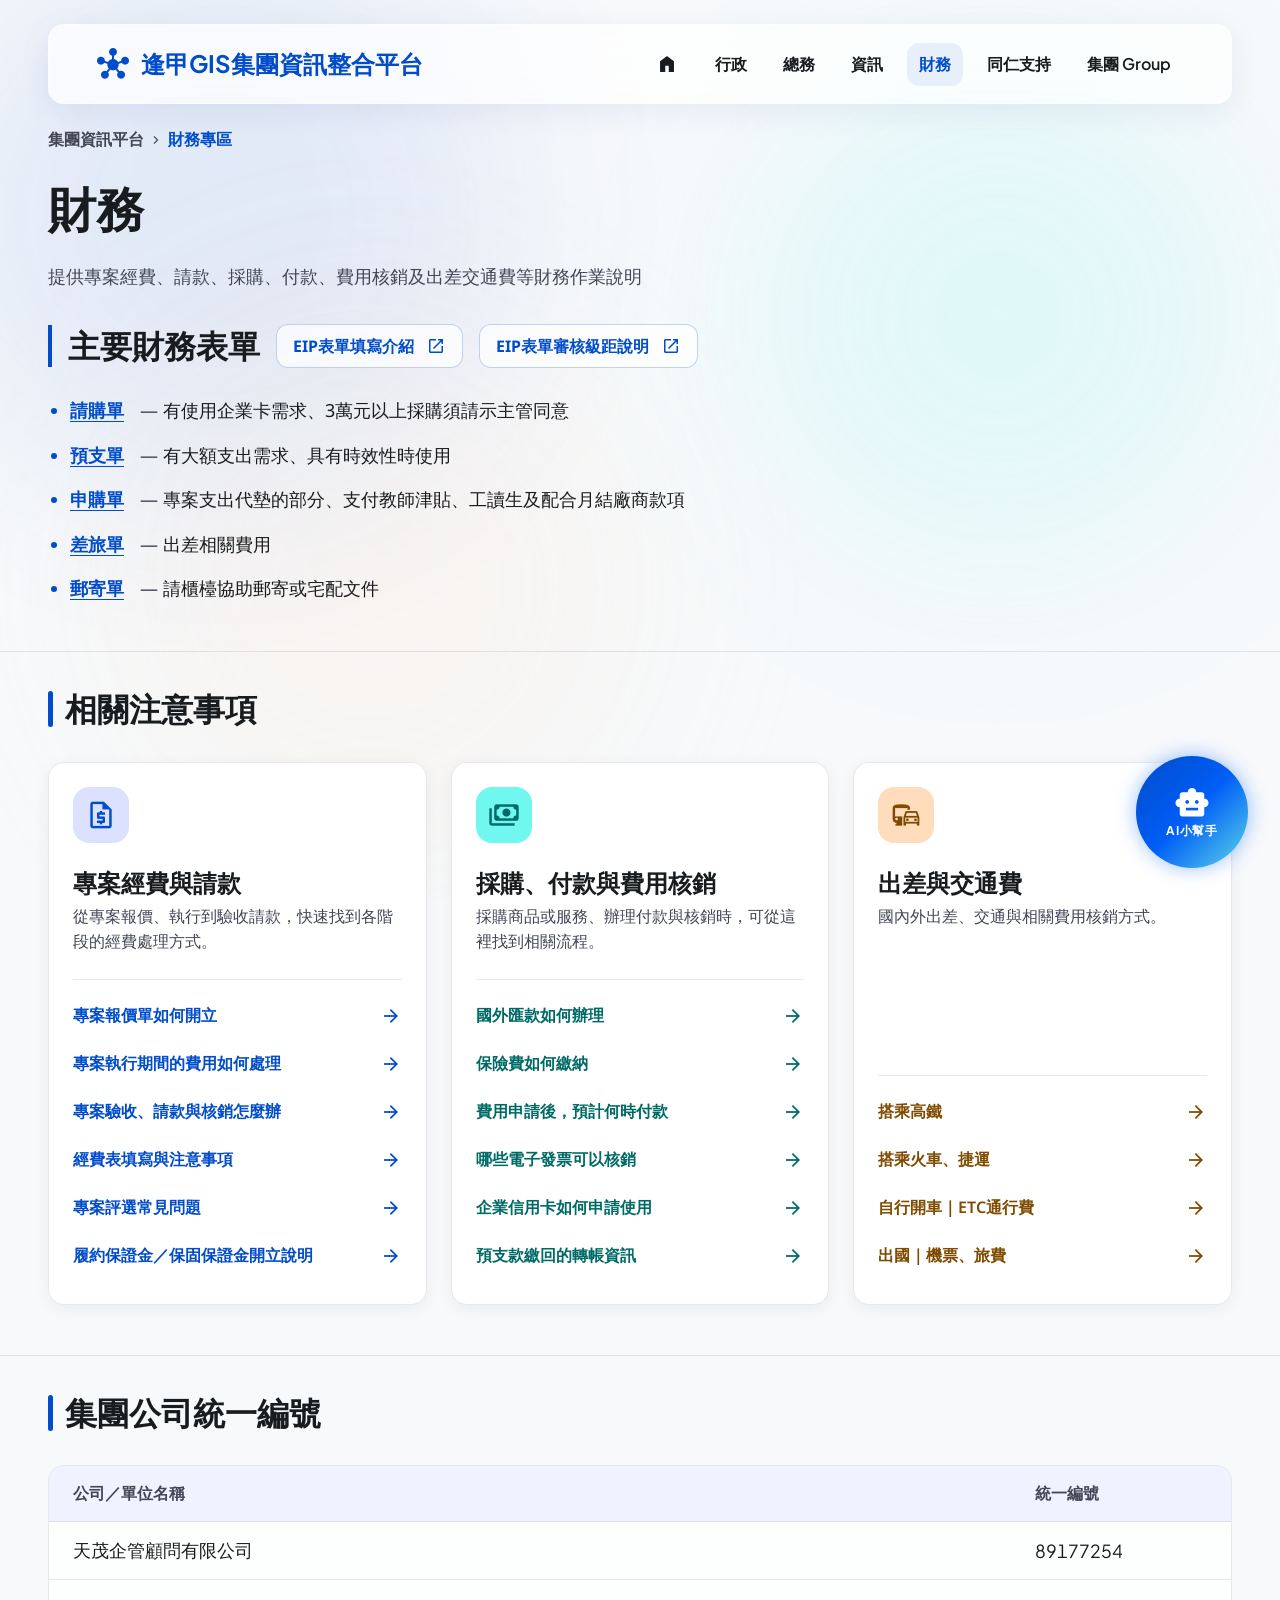
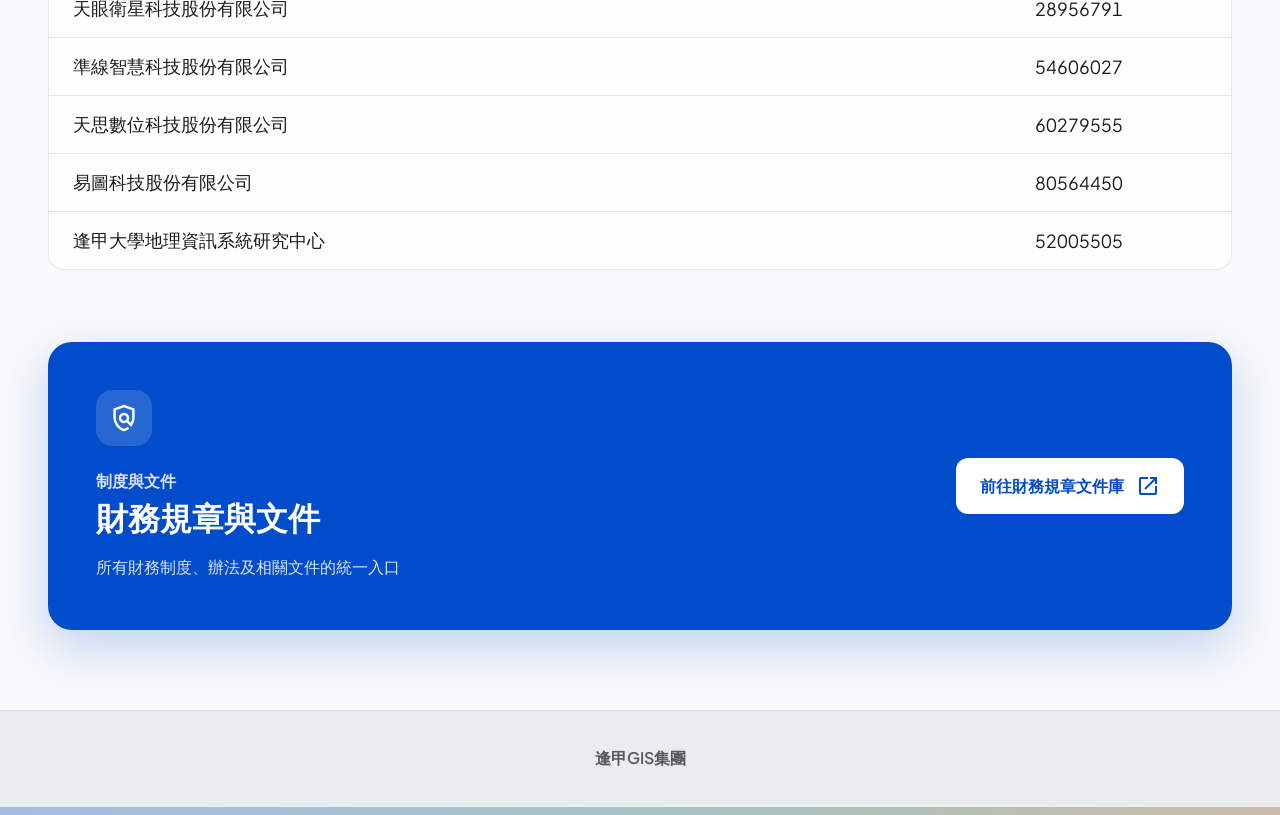
==== commit 6146fc3a: "Update finance links and colleague support content" ====
--- a/ac.html
+++ b/ac.html
@@ -34,7 +34,7 @@
                     <a class="navigation-item" href="general-affairs.html">總務</a>
                     <a class="navigation-item" href="#">資訊</a>
                     <a class="navigation-item navigation-item-active" href="ac.html" aria-current="page">財務</a>
-                    <a class="navigation-item" href="welfare.html">福委會</a>
+                    <a class="navigation-item" href="welfare.html">同仁支持</a>
                     <a class="navigation-item" href="#">集團 Group</a>
                 </nav>
             </div>
@@ -53,31 +53,38 @@
                 <section class="finance-form-guide" aria-labelledby="finance-form-guide-title">
                     <div class="finance-form-guide-header">
                         <h2 id="finance-form-guide-title" class="finance-form-guide-title">主要財務表單</h2>
-                        <a class="finance-form-guide-button" href="https://gisfcutw-my.sharepoint.com/:p:/g/personal/brian_gis_tw/IQDcxKCcAeXrTogtiJHvBdqmAVRToMwt2GvzjL2_NWUj68I?e=rwWr9s" target="_blank"
-                            rel="noopener noreferrer"><span>EIP表單填寫介紹</span><span
+                        <a class="finance-form-guide-button"
+                            href="https://gisfcutw-my.sharepoint.com/:p:/g/personal/brian_gis_tw/IQDcxKCcAeXrTogtiJHvBdqmAVRToMwt2GvzjL2_NWUj68I?e=rwWr9s"
+                            target="_blank" rel="noopener noreferrer"><span>EIP表單填寫介紹</span><span
                                 class="material-symbols-outlined">open_in_new</span></a>
-                        <a class="finance-form-guide-button" href="https://gisfcutw-my.sharepoint.com/:x:/r/personal/brian_gis_tw/_layouts/15/Doc.aspx?sourcedoc=%7BE4006165-0E07-4B0A-9DF7-51580F4A0EED%7D&file=PM4.%E3%80%8CPM%E8%88%87AC%E9%85%8D%E5%90%88%E3%80%8D%E6%B3%A8%E6%84%8F%E4%BA%8B%E9%A0%85.xlsx&action=default&mobileredirect=true" target="_blank"
-                            rel="noopener noreferrer"><span>EIP表單審核級距說明</span><span
+                        <a class="finance-form-guide-button"
+                            href="https://docs.google.com/spreadsheets/d/1RTmr1_cUk7xw86ZaAj1yR4c-KRhTxb4g/edit?gid=823139384#gid=823139384"
+                            target="_blank" rel="noopener noreferrer"><span>EIP表單審核級距說明</span><span
                                 class="material-symbols-outlined">open_in_new</span></a>
                     </div>
                     <ul class="finance-form-list">
-                        <li><a class="finance-form-link" href="https://eip.gis.fcu.edu.tw/EForm/Requisition/RequisitionApplyV2agl.aspx" target="_blank" rel="noopener noreferrer">請購單<span
-                                    class="material-symbols-outlined"></a><span
+                        <li><a class="finance-form-link"
+                                href="https://eip.gis.fcu.edu.tw/EForm/Requisition/RequisitionApplyV2agl.aspx"
+                                target="_blank" rel="noopener noreferrer">請購單<span
+                                    class="material-symbols-outlined"></span></a><span
                                 class="finance-form-description">有使用企業卡需求、3萬元以上採購須請示主管同意</span></li>
-                        <li><a class="finance-form-link" href="https://eip.gis.fcu.edu.tw/EForm/Requisition/BuyApplyV2qtp.aspx" target="_blank" rel="noopener noreferrer">預支單<span
-                                    class="material-symbols-outlined"></a><span
+                        <li><a class="finance-form-link"
+                                href="https://eip.gis.fcu.edu.tw/EForm/Requisition/BuyApplyV2qtp.aspx" target="_blank"
+                                rel="noopener noreferrer">預支單<span class="material-symbols-outlined"></span></a><span
                                 class="finance-form-description">有大額支出需求、具有時效性時使用</span></li>
                         <li><a class="finance-form-link" href="#" target="_blank" rel="noopener noreferrer">申購單<span
-                                    class="material-symbols-outlined"></a><span
+                                    class="material-symbols-outlined"></span></a><span
                                 class="finance-form-description">專案支出代墊的部分、支付教師津貼、工讀生及配合月結廠商款項</span></li>
-                        <li><a class="finance-form-link" href="https://eip.gis.fcu.edu.tw/eform/trip/TripApplyv3cje.aspx" target="_blank" rel="noopener noreferrer">差旅單<span
-                                    class="material-symbols-outlined"></a><span
+                        <li><a class="finance-form-link"
+                                href="https://eip.gis.fcu.edu.tw/eform/trip/TripApplyv3cje.aspx" target="_blank"
+                                rel="noopener noreferrer">差旅單<span class="material-symbols-outlined"></span></a><span
                                 class="finance-form-description">出差相關費用</span></li>
-                        <li><a class="finance-form-link" href="https://eip.gis.fcu.edu.tw/Eform/Ship/ShipApply.aspx" target="_blank" rel="noopener noreferrer">郵寄單<span
-                                    class="material-symbols-outlined"></a><span
+                        <li><a class="finance-form-link" href="https://eip.gis.fcu.edu.tw/Eform/Ship/ShipApply.aspx"
+                                target="_blank" rel="noopener noreferrer">郵寄單<span
+                                    class="material-symbols-outlined"></span></a><span
                                 class="finance-form-description">請櫃檯協助郵寄或宅配文件</span></li>
-<!--                         <li><a class="finance-form-link" href="#" target="_blank" rel="noopener noreferrer">電信單<span
-                                    class="material-symbols-outlined"></a><span
+                        <!--                         <li><a class="finance-form-link" href="#" target="_blank" rel="noopener noreferrer">電信單<span
+                                    class="material-symbols-outlined"></span></a><span
                                 class="finance-form-description">電信及台電帳單支出</span></li> -->
 
                     </ul>
@@ -98,15 +105,15 @@
                     <div class="service-links"><a class="content-link" href="#" target="_blank"
                             rel="noopener noreferrer"><span>專案報價單如何開立</span><span
                                 class="material-symbols-outlined">arrow_forward</span></a><a class="content-link"
-                            href="#" target="_blank" rel="noopener noreferrer"><span>專案執行期間的費用如何處理</span><span
-                                class="material-symbols-outlined">arrow_forward</span></a><a class="content-link"
-                            href="#" target="_blank" rel="noopener noreferrer"><span>專案驗收、請款與核銷怎麼辦</span><span
-                                class="material-symbols-outlined">arrow_forward</span></a><a class="content-link"
-                            href="#" target="_blank" rel="noopener noreferrer"><span>經費表填寫與注意事項</span><span
-                                class="material-symbols-outlined">arrow_forward</span></a><a class="content-link"
-                            href="#" target="_blank" rel="noopener noreferrer"><span>專案評選常見問題</span><span
-                                class="material-symbols-outlined">arrow_forward</span></a><a class="content-link"
-                            href="#" target="_blank" rel="noopener noreferrer"><span>履約保證金／保固保證金開立說明</span><span
+                            href="https://docs.google.com/spreadsheets/d/1RTmr1_cUk7xw86ZaAj1yR4c-KRhTxb4g/edit?gid=903646815#gid=903646815" target="_blank" rel="noopener noreferrer"><span>專案執行期間的費用如何處理</span><span
+                                class="material-symbols-outlined">arrow_forward</span></a><a class="content-link"
+                            href="https://docs.google.com/spreadsheets/d/1RTmr1_cUk7xw86ZaAj1yR4c-KRhTxb4g/edit?gid=903646815#gid=903646815" target="_blank" rel="noopener noreferrer"><span>專案驗收、請款與核銷怎麼辦</span><span
+                                class="material-symbols-outlined">arrow_forward</span></a><a class="content-link"
+                            href="https://docs.google.com/spreadsheets/d/1RTmr1_cUk7xw86ZaAj1yR4c-KRhTxb4g/edit?gid=903646815#gid=903646815" target="_blank" rel="noopener noreferrer"><span>經費表填寫與注意事項</span><span
+                                class="material-symbols-outlined">arrow_forward</span></a><a class="content-link"
+                            href="https://docs.google.com/spreadsheets/d/10BGDF_xAkvJNvTpTEOOqm1CePvK9edJG_i-y6g9hUbs/edit?usp=sharing" target="_blank" rel="noopener noreferrer"><span>專案評選常見問題</span><span
+                                class="material-symbols-outlined">arrow_forward</span></a><a class="content-link"
+                            href="https://docs.google.com/spreadsheets/d/1RTmr1_cUk7xw86ZaAj1yR4c-KRhTxb4g/edit?gid=2105396639#gid=2105396639" target="_blank" rel="noopener noreferrer"><span>履約保證金／保固保證金開立說明</span><span
                                 class="material-symbols-outlined">arrow_forward</span></a></div>
                 </article>
                 <article class="service-card service-card-purchasing">
@@ -116,29 +123,38 @@
                     <div class="service-links"><a class="content-link" href="#" target="_blank"
                             rel="noopener noreferrer"><span>國外匯款如何辦理</span><span
                                 class="material-symbols-outlined">arrow_forward</span></a><a class="content-link"
-                            href="#" target="_blank" rel="noopener noreferrer"><span>保險費如何繳納</span><span
-                                class="material-symbols-outlined">arrow_forward</span></a><a class="content-link"
-                            href="#" target="_blank" rel="noopener noreferrer"><span>費用申請後，預計何時付款</span><span
-                                class="material-symbols-outlined">arrow_forward</span></a><a class="content-link"
-                            href="#" target="_blank" rel="noopener noreferrer"><span>哪些電子發票可以核銷</span><span
-                                class="material-symbols-outlined">arrow_forward</span></a><a class="content-link"
-                            href="#" target="_blank" rel="noopener noreferrer"><span>企業信用卡如何申請使用</span><span
-                                class="material-symbols-outlined">arrow_forward</span></a><a class="content-link"
-                            href="#" target="_blank" rel="noopener noreferrer"><span>預支款繳回的轉帳資訊</span><span
+                            href="https://docs.google.com/spreadsheets/d/1RTmr1_cUk7xw86ZaAj1yR4c-KRhTxb4g/edit?gid=1923881224#gid=1923881224"
+                            target="_blank" rel="noopener noreferrer"><span>保險費如何繳納</span><span
+                                class="material-symbols-outlined">arrow_forward</span></a><a class="content-link"
+                            href="https://docs.google.com/spreadsheets/d/1RTmr1_cUk7xw86ZaAj1yR4c-KRhTxb4g/edit?gid=941605432#gid=941605432"
+                            target="_blank" rel="noopener noreferrer"><span>費用申請後，預計何時付款</span><span
+                                class="material-symbols-outlined">arrow_forward</span></a><a class="content-link"
+                            href="https://docs.google.com/spreadsheets/d/1RTmr1_cUk7xw86ZaAj1yR4c-KRhTxb4g/edit?gid=2075134738#gid=2075134738"
+                            target="_blank" rel="noopener noreferrer"><span>哪些電子發票可以核銷</span><span
+                                class="material-symbols-outlined">arrow_forward</span></a><a class="content-link"
+                            href="https://docs.google.com/spreadsheets/d/1RTmr1_cUk7xw86ZaAj1yR4c-KRhTxb4g/edit?gid=314239986#gid=314239986"
+                            target="_blank" rel="noopener noreferrer"><span>企業信用卡如何申請使用</span><span
+                                class="material-symbols-outlined">arrow_forward</span></a><a class="content-link"
+                            href="https://docs.google.com/spreadsheets/d/1RTmr1_cUk7xw86ZaAj1yR4c-KRhTxb4g/edit?gid=1918245028#gid=1918245028"
+                            target="_blank" rel="noopener noreferrer"><span>預支款繳回的轉帳資訊</span><span
                                 class="material-symbols-outlined">arrow_forward</span></a></div>
                 </article>
                 <article class="service-card service-card-travel-expense">
                     <span class="service-icon"><span class="material-symbols-outlined">commute</span></span>
                     <h2 class="service-title">出差與交通費</h2>
-                    <p class="service-description">提供國內外出差、交通與相關費用核銷方式。</p>
-                    <div class="service-links"><a class="content-link" href="#" target="_blank"
-                            rel="noopener noreferrer"><span>搭乘高鐵</span><span
-                                class="material-symbols-outlined">arrow_forward</span></a><a class="content-link"
-                            href="#" target="_blank" rel="noopener noreferrer"><span>搭乘火車、捷運</span><span
-                                class="material-symbols-outlined">arrow_forward</span></a><a class="content-link"
-                            href="#" target="_blank" rel="noopener noreferrer"><span>自行開車｜ETC通行費</span><span
-                                class="material-symbols-outlined">arrow_forward</span></a><a class="content-link"
-                            href="#" target="_blank" rel="noopener noreferrer"><span>出國｜機票、旅費</span><span
+                    <p class="service-description">國內外出差、交通與相關費用核銷方式。</p>
+                    <div class="service-links"><a class="content-link"
+                            href="https://docs.google.com/spreadsheets/d/1RTmr1_cUk7xw86ZaAj1yR4c-KRhTxb4g/edit?gid=410793680#gid=410793680"
+                            target="_blank" rel="noopener noreferrer"><span>搭乘高鐵</span><span
+                                class="material-symbols-outlined">arrow_forward</span></a><a class="content-link"
+                            href="https://docs.google.com/spreadsheets/d/1RTmr1_cUk7xw86ZaAj1yR4c-KRhTxb4g/edit?gid=688823299#gid=688823299"
+                            target="_blank" rel="noopener noreferrer"><span>搭乘火車、捷運</span><span
+                                class="material-symbols-outlined">arrow_forward</span></a><a class="content-link"
+                            href="https://docs.google.com/spreadsheets/d/1RTmr1_cUk7xw86ZaAj1yR4c-KRhTxb4g/edit?gid=1527454899#gid=1527454899"
+                            target="_blank" rel="noopener noreferrer"><span>自行開車｜ETC通行費</span><span
+                                class="material-symbols-outlined">arrow_forward</span></a><a class="content-link"
+                            href="https://docs.google.com/spreadsheets/d/1RTmr1_cUk7xw86ZaAj1yR4c-KRhTxb4g/edit?gid=678594001#gid=678594001"
+                            target="_blank" rel="noopener noreferrer"><span>出國｜機票、旅費</span><span
                                 class="material-symbols-outlined">arrow_forward</span></a></div>
                 </article>
             </div>
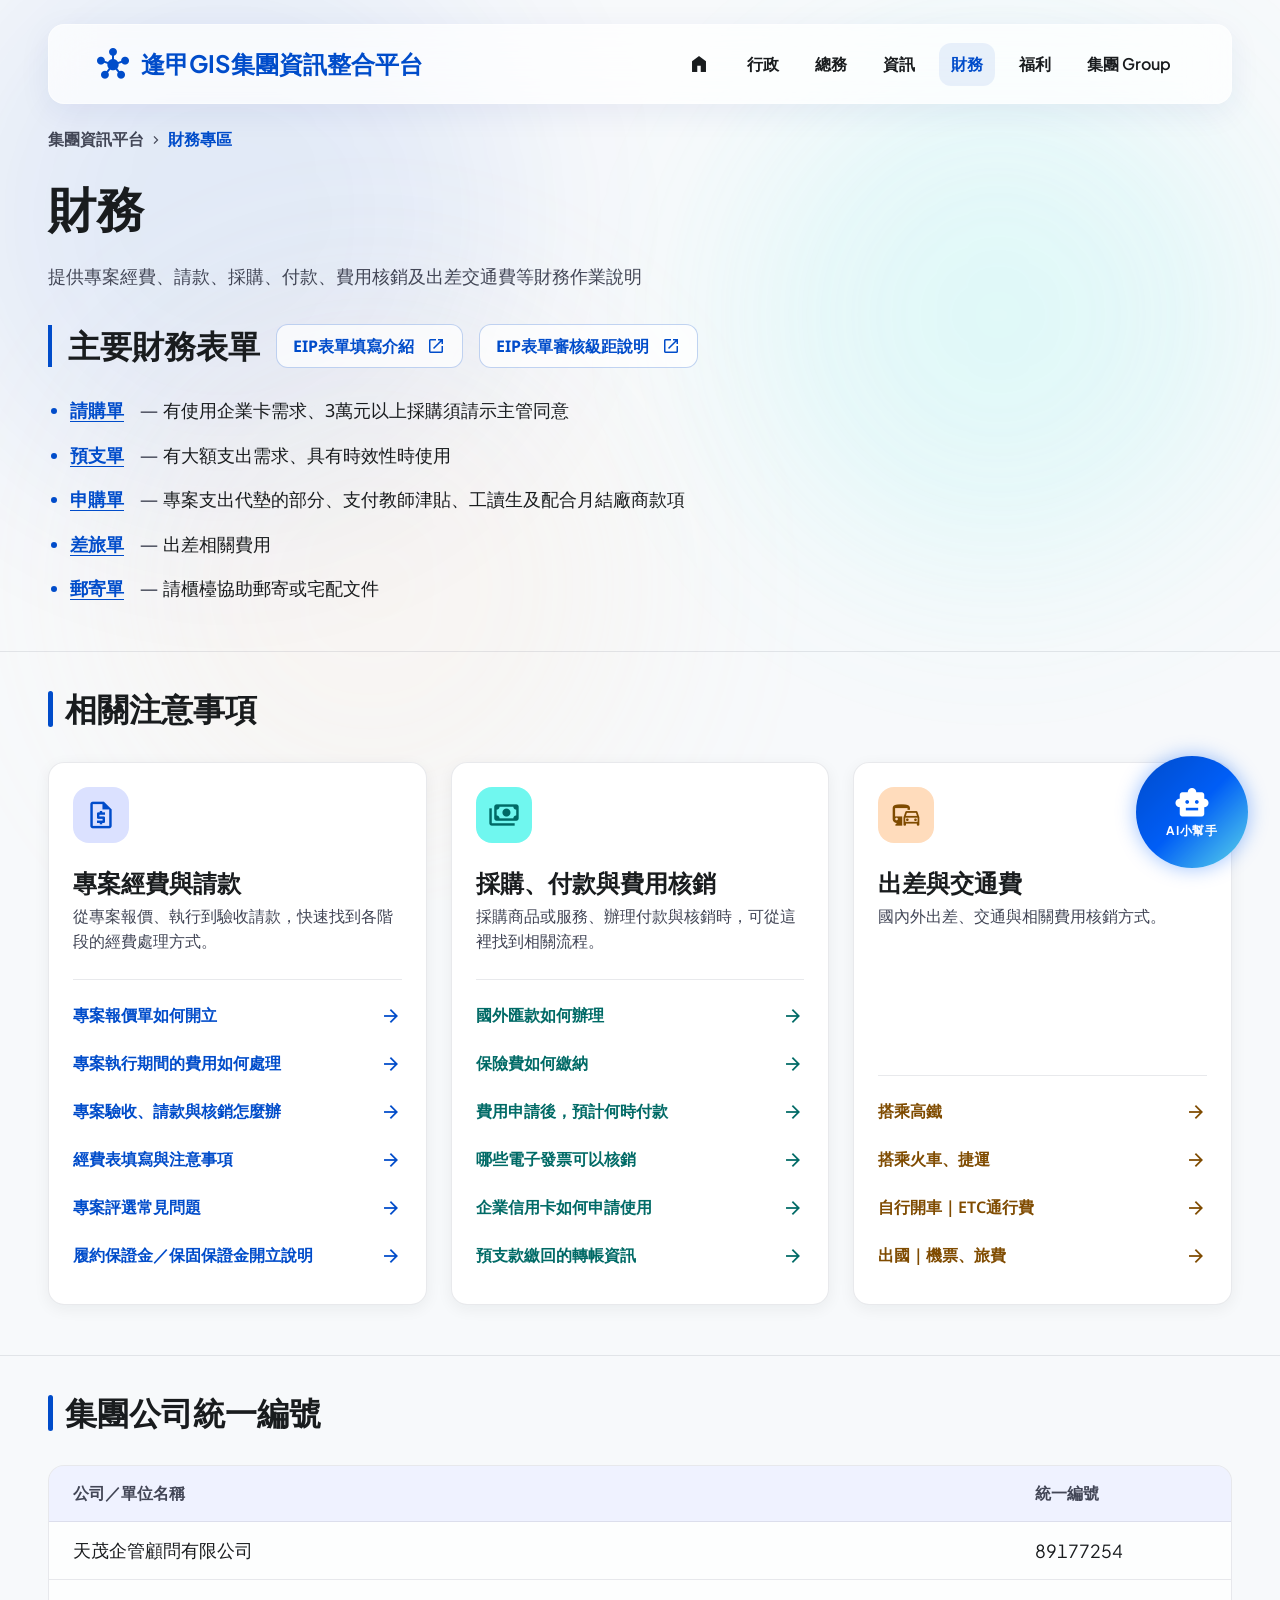
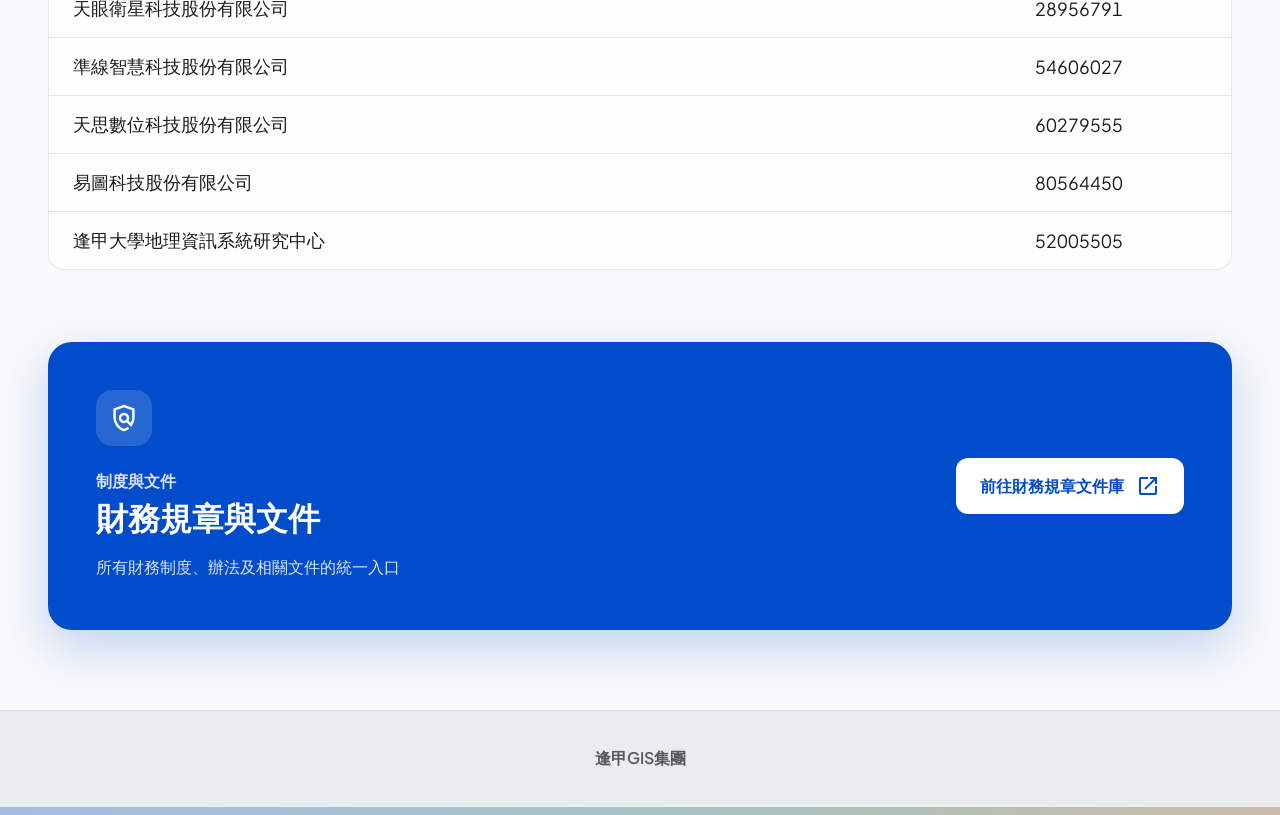
==== commit 265fa534: "Update welfare content and add EIP form guide" ====
--- a/ac.html
+++ b/ac.html
@@ -34,7 +34,7 @@
                     <a class="navigation-item" href="general-affairs.html">總務</a>
                     <a class="navigation-item" href="#">資訊</a>
                     <a class="navigation-item navigation-item-active" href="ac.html" aria-current="page">財務</a>
-                    <a class="navigation-item" href="welfare.html">同仁支持</a>
+                    <a class="navigation-item" href="welfare.html">福利</a>
                     <a class="navigation-item" href="#">集團 Group</a>
                 </nav>
             </div>
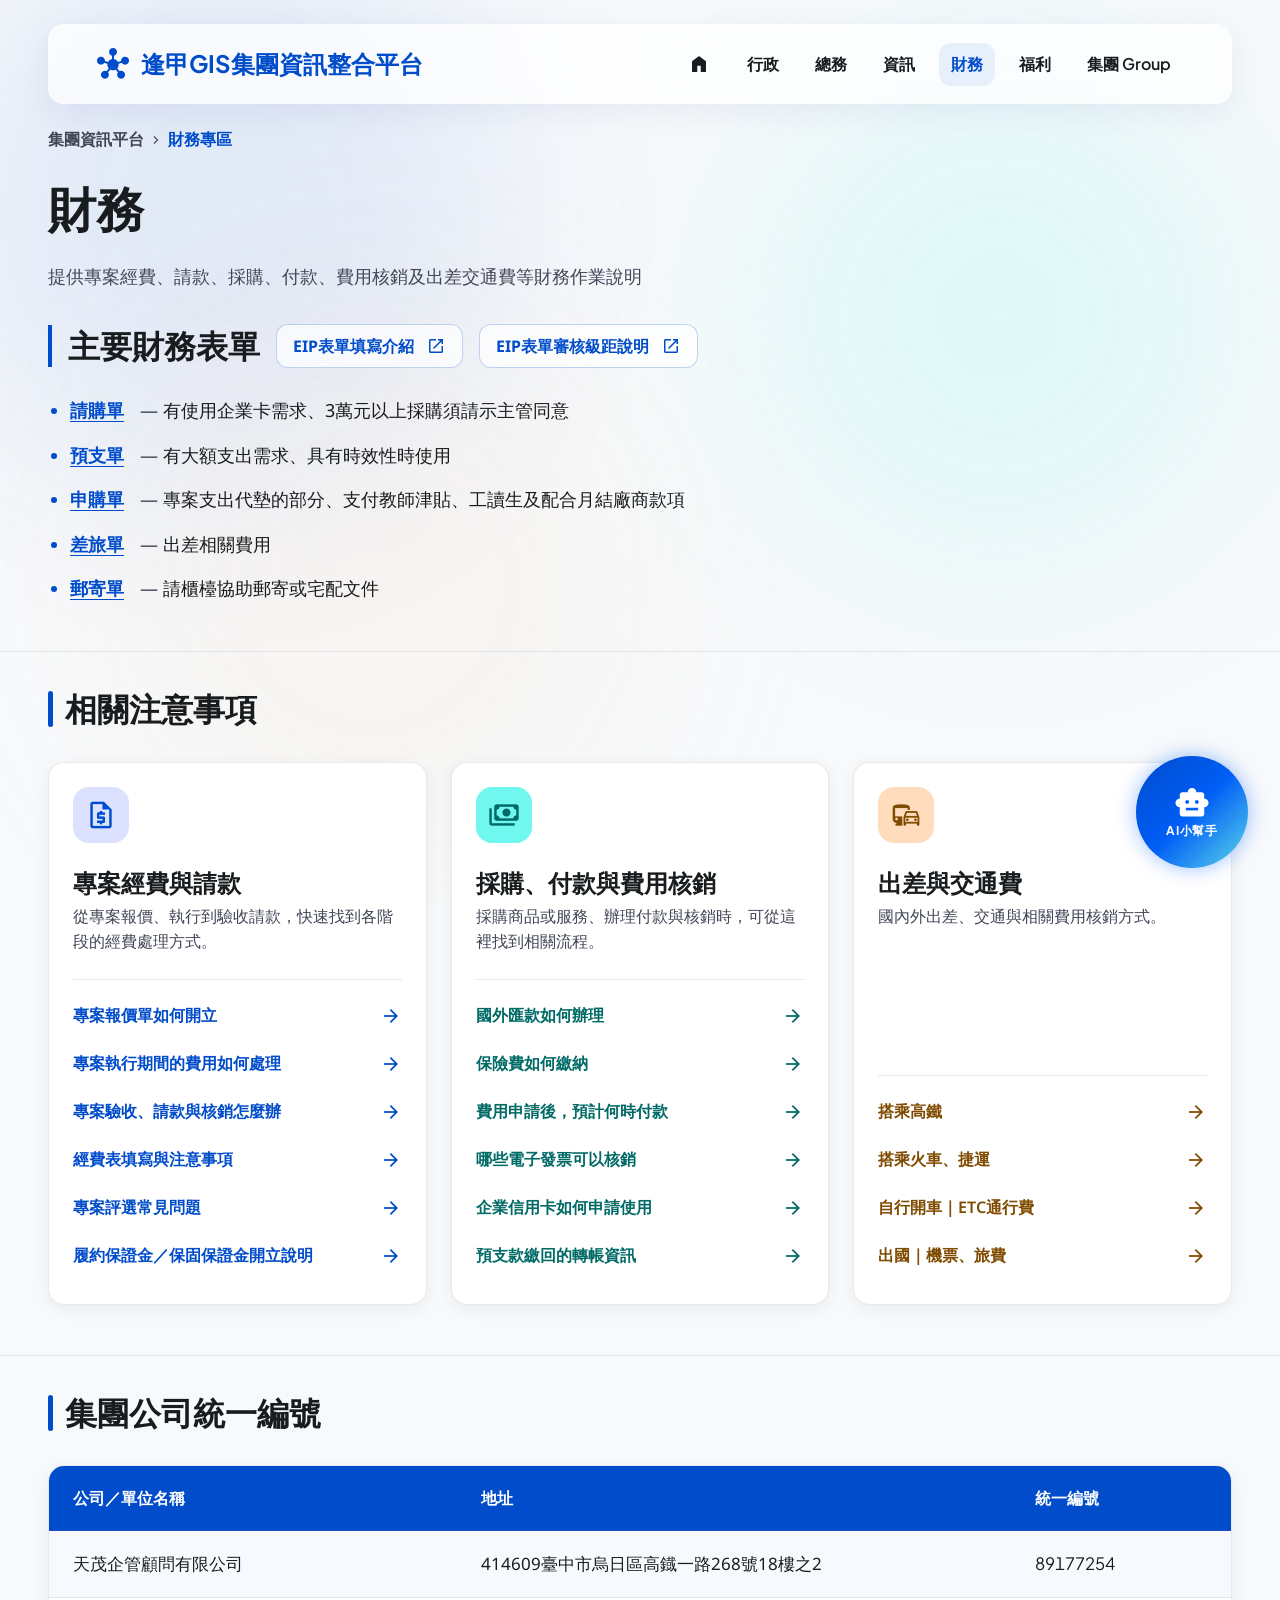
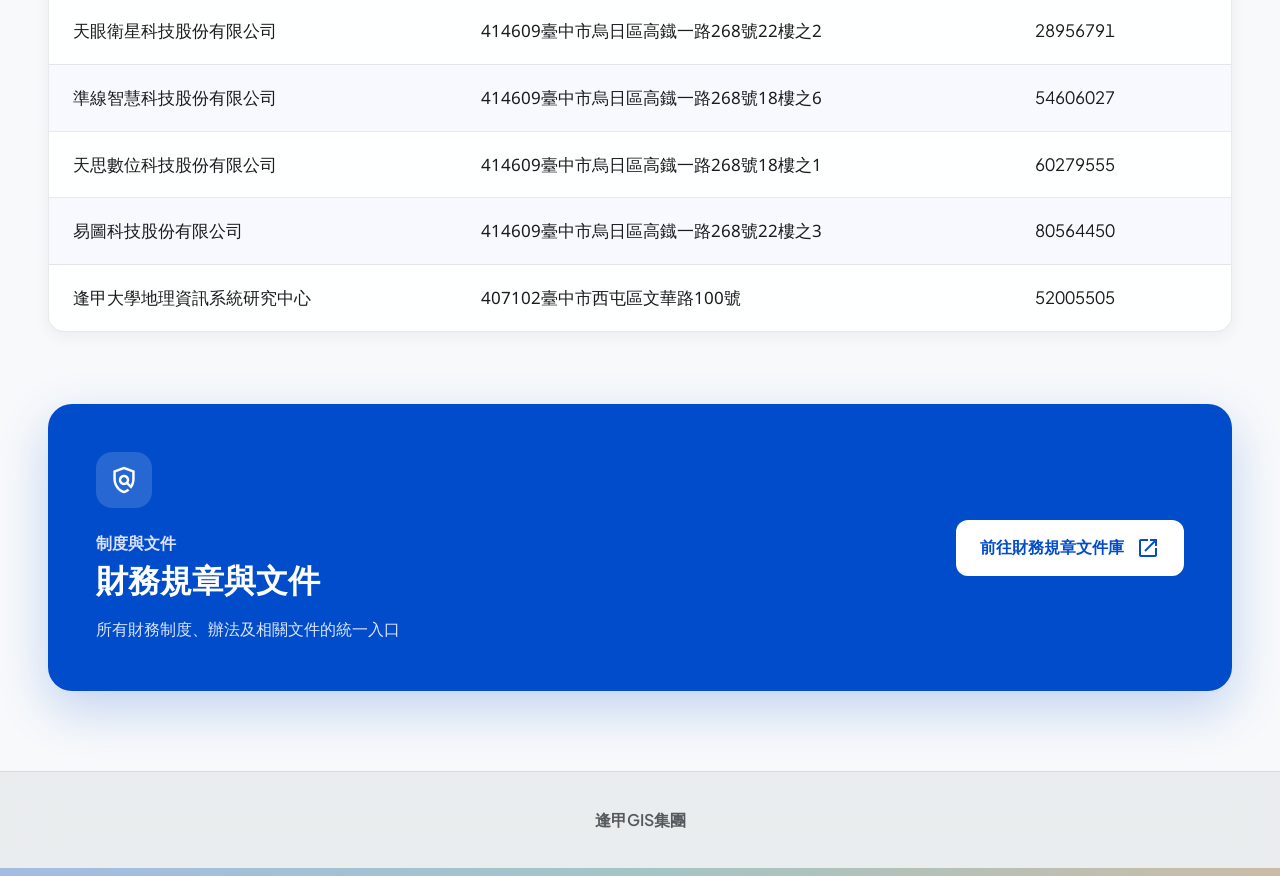
==== commit 031685d1: "Add Group roster and expand general affairs content" ====
--- a/ac.html
+++ b/ac.html
@@ -10,7 +10,7 @@
         href="https://fonts.googleapis.com/css2?family=Plus+Jakarta+Sans:wght@400;600;700;800&amp;family=Noto+Sans:wght@400;500;700&amp;display=swap">
     <link rel="stylesheet"
         href="https://fonts.googleapis.com/css2?family=Material+Symbols+Outlined:wght,FILL@100..700,0..1&amp;display=block">
-    <link rel="stylesheet" href="styles.css?v=20260814-2">
+    <link rel="stylesheet" href="styles.css?v=20260907-2">
 </head>
 
 <body class="site-page finance-page">
@@ -35,7 +35,7 @@
                     <a class="navigation-item" href="#">資訊</a>
                     <a class="navigation-item navigation-item-active" href="ac.html" aria-current="page">財務</a>
                     <a class="navigation-item" href="welfare.html">福利</a>
-                    <a class="navigation-item" href="#">集團 Group</a>
+                    <a class="navigation-item" href="group.html">集團 Group</a>
                 </nav>
             </div>
         </header>
@@ -165,37 +165,45 @@
                 <span class="section-heading-accent" aria-hidden="true"></span>
                 <h2 id="company-tax-title" class="section-heading-title">集團公司統一編號</h2>
             </div>
-            <div class="company-tax-table-wrapper">
+            <div class="company-tax-table-wrapper" tabindex="0" role="region"
+                aria-label="集團公司統一編號，可水平捲動">
                 <table class="company-tax-table">
                     <thead>
                         <tr>
                             <th scope="col">公司／單位名稱</th>
+                            <th scope="col">地址</th>
                             <th scope="col">統一編號</th>
                         </tr>
                     </thead>
                     <tbody>
                         <tr>
                             <td>天茂企管顧問有限公司</td>
+                            <td>414609臺中市烏日區高鐡一路268號18樓之2</td>
                             <td>89177254</td>
                         </tr>
                         <tr>
                             <td>天眼衛星科技股份有限公司</td>
+                            <td>414609臺中市烏日區高鐡一路268號22樓之2</td>
                             <td>28956791</td>
                         </tr>
                         <tr>
                             <td>準線智慧科技股份有限公司</td>
+                            <td>414609臺中市烏日區高鐡一路268號18樓之6</td>
                             <td>54606027</td>
                         </tr>
                         <tr>
                             <td>天思數位科技股份有限公司</td>
+                            <td>414609臺中市烏日區高鐡一路268號18樓之1</td>
                             <td>60279555</td>
                         </tr>
                         <tr>
                             <td>易圖科技股份有限公司</td>
+                            <td>414609臺中市烏日區高鐡一路268號22樓之3</td>
                             <td>80564450</td>
                         </tr>
                         <tr>
                             <td>逢甲大學地理資訊系統研究中心</td>
+                            <td>407102臺中市西屯區文華路100號</td>
                             <td>52005505</td>
                         </tr>
                     </tbody>
@@ -212,7 +220,7 @@
                     <p>所有財務制度、辦法及相關文件的統一入口</p>
                 </div>
                 <a class="policy-button"
-                    href="https://drive.google.com/drive/folders/1YeyQy__ZyNE_mf914tvptaPkx1r9FS1Z?usp=drive_link"
+                    href="https://drive.google.com/drive/folders/1c4j89XQP3SruH4VwZeT3PiLWg1fA0WgA"
                     target="_blank" rel="noopener noreferrer">前往財務規章文件庫<span
                         class="material-symbols-outlined">open_in_new</span></a>
             </div>
--- a/styles.css
+++ b/styles.css
@@ -637,7 +637,14 @@
     overflow-x: auto;
     border: 1px solid var(--border-color);
     border-radius: var(--border-radius);
-    background: rgba(255, 255, 255, .78);
+    background: rgba(255, 255, 255, .88);
+    box-shadow: var(--shadow-small);
+    scrollbar-width: thin;
+}
+
+.company-tax-table-wrapper:focus-visible {
+    outline: 3px solid rgba(0, 76, 202, .3);
+    outline-offset: 3px;
 }
 
 .company-tax-table {
@@ -649,16 +656,19 @@
 
 .company-tax-table th,
 .company-tax-table td {
-    padding: 16px var(--spacing-large);
+    padding: 18px var(--spacing-large);
     border-bottom: 1px solid var(--border-color);
-    font-size: 18px;
+    vertical-align: top;
+    font-size: 17px;
+    line-height: 1.75;
 }
 
 .company-tax-table th {
-    color: var(--muted-text-color);
-    background: rgba(219, 225, 255, .42);
+    color: #fff;
+    background: var(--primary-color);
     font-size: var(--font-size-label);
     font-weight: 700;
+    white-space: nowrap;
 }
 
 .company-tax-table th:last-child,
@@ -673,8 +683,12 @@
     border-bottom: 0;
 }
 
+.company-tax-table tbody tr:nth-child(odd) {
+    background: rgba(219, 225, 255, .2);
+}
+
 .company-tax-table tbody tr:hover {
-    background: rgba(219, 225, 255, .22);
+    background: rgba(219, 225, 255, .38);
 }
 
 .finance-page .introduction-content {
@@ -688,6 +702,158 @@
 
 .finance-page .policy-section {
     padding-top: 36px;
+}
+
+/* ===== 集團 Group 頁面 ===== */
+.group-roster-section {
+    padding-top: 36px;
+    padding-bottom: 80px;
+    border-top: 1px solid var(--border-color);
+}
+
+.group-page .page-description {
+    max-width: 1120px;
+    line-height: 1.9;
+}
+
+.group-page .section-heading-title {
+    font-size: var(--font-size-title);
+    line-height: 1.3;
+}
+
+.group-page .section-heading-accent {
+    height: 36px;
+}
+
+.group-roster-table-wrapper,
+.group-duty-table-wrapper {
+    overflow-x: auto;
+    border: 1px solid var(--border-color);
+    border-radius: var(--border-radius);
+    background: rgba(255, 255, 255, .88);
+    box-shadow: var(--shadow-small);
+    scrollbar-width: thin;
+}
+
+.group-roster-table-wrapper:focus-visible,
+.group-duty-table-wrapper:focus-visible {
+    outline: 3px solid rgba(0, 76, 202, .3);
+    outline-offset: 3px;
+}
+
+.group-duty-table-wrapper {
+    margin-top: 32px;
+}
+
+.group-roster-table,
+.group-duty-table {
+    width: 100%;
+    border-collapse: collapse;
+    text-align: left;
+}
+
+.group-roster-table {
+    min-width: 1040px;
+}
+
+.group-duty-table {
+    min-width: 720px;
+}
+
+.group-roster-table th,
+.group-roster-table td,
+.group-duty-table th,
+.group-duty-table td {
+    padding: 18px var(--spacing-large);
+    border-bottom: 1px solid var(--border-color);
+    vertical-align: top;
+    font-size: 17px;
+    line-height: 1.75;
+}
+
+.group-roster-table thead th,
+.group-duty-table thead th {
+    color: #fff;
+    background: var(--primary-color);
+    font-size: var(--font-size-label);
+    font-weight: 700;
+    white-space: nowrap;
+}
+
+.group-roster-table tbody th,
+.group-duty-table tbody th {
+    color: var(--text-color);
+    font-weight: 700;
+}
+
+.group-roster-table thead th:nth-child(1) {
+    width: 18%;
+}
+
+.group-roster-table thead th:nth-child(2) {
+    width: 17%;
+}
+
+.group-roster-table thead th:nth-child(3) {
+    width: 13%;
+}
+
+.group-duty-table thead th:first-child {
+    width: 190px;
+}
+
+.group-roster-table tbody tr:nth-child(odd),
+.group-duty-table tbody tr:nth-child(odd) {
+    background: rgba(219, 225, 255, .2);
+}
+
+.group-roster-table tbody tr:hover,
+.group-duty-table tbody tr:hover {
+    background: rgba(219, 225, 255, .38);
+}
+
+.group-roster-table tbody tr:last-child th,
+.group-roster-table tbody tr:last-child td,
+.group-duty-table tbody tr:last-child th,
+.group-duty-table tbody tr:last-child td {
+    border-bottom: 0;
+}
+
+.roster-role-note {
+    display: block;
+    margin-top: 4px;
+    color: var(--muted-text-color);
+    font-size: 15px;
+}
+
+.roster-role-label {
+    display: inline-block;
+    margin-right: var(--spacing-small);
+    padding: 2px 8px;
+    border-radius: 999px;
+    color: var(--primary-color);
+    background: var(--primary-light);
+    font-size: 14px;
+    font-weight: 700;
+}
+
+.empty-cell {
+    color: var(--muted-text-color);
+}
+
+.group-roster-updated {
+    display: flex;
+    align-items: center;
+    justify-content: flex-end;
+    gap: var(--spacing-small);
+    margin: var(--spacing-large) 0 0;
+    color: var(--muted-text-color);
+    font-size: var(--font-size-label);
+    font-weight: 600;
+}
+
+.group-roster-updated .material-symbols-outlined {
+    font-size: 20px;
 }
 
 /* ===== 福委會頁面 ===== */
@@ -834,7 +1000,14 @@
     overflow-x: auto;
     border: 1px solid var(--border-color);
     border-radius: var(--border-radius);
-    background: rgba(255, 255, 255, .78);
+    background: rgba(255, 255, 255, .88);
+    box-shadow: var(--shadow-small);
+    scrollbar-width: thin;
+}
+
+.committee-table-wrapper:focus-visible {
+    outline: 3px solid rgba(0, 76, 202, .3);
+    outline-offset: 3px;
 }
 
 .committee-table {
@@ -846,16 +1019,19 @@
 
 .committee-table th,
 .committee-table td {
-    padding: 16px var(--spacing-large);
+    padding: 18px var(--spacing-large);
     border-bottom: 1px solid var(--border-color);
-    font-size: 18px;
+    vertical-align: top;
+    font-size: 17px;
+    line-height: 1.75;
 }
 
 .committee-table th {
-    color: var(--muted-text-color);
-    background: rgba(219, 225, 255, .42);
+    color: #fff;
+    background: var(--primary-color);
     font-size: var(--font-size-label);
     font-weight: 700;
+    white-space: nowrap;
 }
 
 .committee-table th:first-child,
@@ -868,8 +1044,12 @@
     border-bottom: 0;
 }
 
+.committee-table tbody tr:nth-child(odd) {
+    background: rgba(219, 225, 255, .2);
+}
+
 .committee-table tbody tr:hover {
-    background: rgba(219, 225, 255, .22);
+    background: rgba(219, 225, 255, .38);
 }
 
 .welfare-note {
@@ -1035,10 +1215,12 @@
 
 .general-affairs-page .service-grid {
     grid-template-columns: repeat(2, minmax(0, 1fr));
+    align-items: start;
 }
 
 .general-affairs-page .service-card {
-    min-height: 380px;
+    height: 424px;
+    min-height: 424px;
 }
 
 .service-card-office .service-icon,
@@ -1068,6 +1250,380 @@
     background: var(--tertiary-light);
 }
 
+.service-card-stack-icc {
+    display: grid;
+    grid-column: 1 / -1;
+    grid-template-columns: repeat(2, minmax(0, 1fr));
+    align-items: start;
+    gap: var(--spacing-large);
+    min-width: 0;
+}
+
+.service-card-stack-icc .service-card-icc {
+    grid-column: 1;
+    grid-row: 1;
+}
+
+.service-card-stack-icc .service-card-assets {
+    grid-column: 2;
+    grid-row: 1;
+}
+
+.gym-rules-trigger {
+    width: 100%;
+    padding: 0;
+    border: 0;
+    cursor: pointer;
+    text-align: left;
+    background: transparent;
+    font-family: inherit;
+}
+
+.gym-rules-trigger-icon {
+    transition: transform 300ms ease;
+}
+
+.gym-rules-trigger[aria-expanded="true"] .gym-rules-trigger-icon {
+    transform: rotate(180deg);
+}
+
+.gym-rules-panel {
+    grid-column: 1 / -1;
+    grid-row: 2;
+    overflow: hidden;
+    max-height: 0;
+    margin-top: calc(-1 * var(--spacing-large));
+    opacity: 0;
+    visibility: hidden;
+    pointer-events: none;
+    transform: translateY(-10px);
+    transition: max-height 450ms ease, margin-top 350ms ease, opacity 250ms ease,
+        transform 350ms ease, visibility 0s linear 450ms;
+}
+
+.facility-rental-panel {
+    grid-row: 2;
+}
+
+#gym-rules-panel {
+    grid-row: 2;
+}
+
+.gym-rules-panel-open {
+    max-height: 2200px;
+    margin-top: 0;
+    opacity: 1;
+    visibility: visible;
+    pointer-events: auto;
+    transform: translateY(0);
+    transition: max-height 500ms ease, margin-top 350ms ease, opacity 300ms ease,
+        transform 350ms ease, visibility 0s linear 0s;
+}
+
+.gym-rules-panel-inner {
+    padding: 32px;
+    border: 2px solid rgba(127, 74, 0, 0.97);
+    border-radius: var(--border-radius);
+    color: var(--text-color);
+    background: rgb(255, 255, 255);
+    box-shadow: var(--shadow-small);
+}
+
+.gym-rules-header {
+    display: flex;
+    align-items: center;
+    gap: var(--spacing-medium);
+    margin-bottom: var(--spacing-large);
+}
+
+.gym-rules-icon {
+    display: grid;
+    width: 52px;
+    height: 52px;
+    flex: 0 0 auto;
+    place-items: center;
+    border-radius: var(--border-radius-small);
+    color: var(--tertiary-color);
+    background: var(--tertiary-light);
+}
+
+.gym-rules-icon .material-symbols-outlined {
+    font-size: 30px;
+}
+
+.gym-rules-eyebrow {
+    margin: 0 0 var(--spacing-xs);
+    color: var(--tertiary-color);
+    font-size: var(--font-size-label);
+    font-weight: 700;
+}
+
+.gym-rules-title {
+    margin: 0;
+    font-family: "Plus Jakarta Sans", "Noto Sans", sans-serif;
+    font-size: var(--font-size-heading);
+}
+
+.gym-rules-introduction {
+    margin: 0 0 var(--spacing-large);
+    color: var(--muted-text-color);
+    line-height: 1.75;
+}
+
+.gym-rules-details {
+    display: grid;
+    grid-template-columns: repeat(2, minmax(0, 1fr));
+    gap: 32px var(--spacing-xl);
+    padding-bottom: 50px;
+}
+
+.gym-rules-detail {
+    padding-top: var(--spacing-medium);
+    border-top: 1px solid var(--border-color);
+}
+
+.gym-rules-detail h3 {
+    display: flex;
+    align-items: center;
+    gap: var(--spacing-small);
+    margin: 0 0 var(--spacing-medium);
+    color: var(--tertiary-color);
+    font-size: 19px;
+}
+
+.gym-rules-detail h3 .material-symbols-outlined {
+    font-size: 23px;
+}
+
+.gym-rules-detail p {
+    margin: 0 0 var(--spacing-small);
+    color: var(--muted-text-color);
+    line-height: 1.75;
+}
+
+.gym-rules-detail p:last-child {
+    margin-bottom: 0;
+}
+
+.gym-rules-detail p strong {
+    color: var(--text-color);
+}
+
+.gym-equipment-list {
+    display: grid;
+    grid-template-columns: repeat(2, minmax(0, 1fr));
+    gap: var(--spacing-small);
+    margin: var(--spacing-medium) 0;
+    padding-left: 22px;
+    color: var(--muted-text-color);
+}
+
+.gym-equipment-list li::marker {
+    color: var(--tertiary-color);
+}
+
+.gym-membership-list {
+    display: grid;
+    gap: var(--spacing-small);
+    margin: var(--spacing-medium) 0 0;
+    padding: 0;
+    list-style: none;
+}
+
+.gym-membership-list li {
+    display: flex;
+    align-items: center;
+    justify-content: space-between;
+    gap: var(--spacing-medium);
+    padding: var(--spacing-small) var(--spacing-medium);
+    border-radius: var(--border-radius-small);
+    color: var(--muted-text-color);
+    background: rgba(255, 220, 188, .26);
+}
+
+.gym-membership-list strong {
+    color: var(--tertiary-color);
+    white-space: nowrap;
+}
+
+.parking-information-list {
+    display: grid;
+    gap: var(--spacing-small);
+    margin: var(--spacing-medium) 0;
+    padding-left: 22px;
+    color: var(--muted-text-color);
+}
+
+.parking-information-list li::marker {
+    color: var(--tertiary-color);
+}
+
+.parking-rate-list {
+    display: grid;
+    grid-template-columns: repeat(4, minmax(0, 1fr));
+    gap: var(--spacing-small);
+    margin: var(--spacing-medium) 0 0;
+    padding: 0;
+    list-style: none;
+}
+
+.parking-rate-list li {
+    display: flex;
+    align-items: center;
+    justify-content: space-between;
+    gap: var(--spacing-small);
+    padding: var(--spacing-small);
+    border-radius: var(--border-radius-small);
+    color: var(--muted-text-color);
+    background: rgba(255, 220, 188, .26);
+}
+
+.parking-rate-list strong {
+    color: var(--tertiary-color);
+    white-space: nowrap;
+}
+
+.parking-rate-section {
+    grid-column: 1 / -1;
+}
+
+.facility-rental-details {
+    display: grid;
+    grid-template-columns: repeat(2, minmax(0, 1fr));
+    gap: 32px var(--spacing-xl);
+}
+
+.facility-meeting-section {
+    grid-column: 1 / -1;
+}
+
+.facility-rate-table-wrapper {
+    overflow-x: auto;
+    border: 1px solid var(--border-color);
+    border-radius: var(--border-radius-small);
+}
+
+.facility-rate-table {
+    width: 100%;
+    min-width: 540px;
+    border-collapse: collapse;
+    text-align: left;
+}
+
+.facility-rate-table th,
+.facility-rate-table td {
+    padding: 13px var(--spacing-medium);
+    border-bottom: 1px solid var(--border-color);
+}
+
+.facility-rate-table th {
+    color: var(--tertiary-color);
+    background: rgba(255, 220, 188, .3);
+    font-size: var(--font-size-label);
+    font-weight: 700;
+}
+
+.facility-rate-table td:nth-child(2),
+.facility-rate-table td:nth-child(3) {
+    white-space: nowrap;
+}
+
+.facility-rate-table tbody tr:last-child td {
+    border-bottom: 0;
+}
+
+.facility-fee-list {
+    display: grid;
+    gap: var(--spacing-small);
+    margin: var(--spacing-medium) 0;
+    padding: 0;
+    list-style: none;
+}
+
+.facility-fee-list li {
+    display: flex;
+    align-items: center;
+    justify-content: space-between;
+    gap: var(--spacing-medium);
+    padding: var(--spacing-small) var(--spacing-medium);
+    border-radius: var(--border-radius-small);
+    color: var(--muted-text-color);
+    background: rgba(255, 220, 188, .26);
+}
+
+.facility-fee-list strong {
+    color: var(--tertiary-color);
+    text-align: right;
+}
+
+.facility-location-button {
+    display: inline-flex;
+    min-height: 46px;
+    align-items: center;
+    gap: var(--spacing-small);
+    margin-top: var(--spacing-medium);
+    padding: 10px var(--spacing-medium);
+    border: 1px solid var(--tertiary-color);
+    border-radius: var(--border-radius-small);
+    color: #fff;
+    background: var(--tertiary-color);
+    font-weight: 700;
+    transition: transform var(--transition), box-shadow var(--transition), background var(--transition);
+}
+
+.facility-location-button:hover {
+    transform: translateY(-2px);
+    background: #5f3800;
+    box-shadow: 0 8px 18px rgba(95, 56, 0, .2);
+}
+
+.facility-location-button-header {
+    flex: 0 0 auto;
+    margin-top: 0;
+    margin-left: auto;
+}
+
+.facility-location-button .material-symbols-outlined {
+    font-size: 20px;
+}
+
+.facility-location-button:focus-visible {
+    outline: 3px solid rgba(0, 76, 202, .35);
+    outline-offset: 3px;
+}
+
+.gym-rules-close {
+    display: inline-flex;
+    min-height: 44px;
+    margin-top: 32px;
+    align-items: center;
+    gap: var(--spacing-small);
+    padding: 8px var(--spacing-medium);
+    border: 1px solid rgba(127, 75, 0, .28);
+    border-radius: var(--border-radius-small);
+    color: var(--tertiary-color);
+    cursor: pointer;
+    background: #fff;
+    font-weight: 700;
+    transition: transform var(--transition), border-color var(--transition), background var(--transition);
+}
+
+.gym-rules-close:hover {
+    transform: translateY(-2px);
+    border-color: var(--tertiary-color);
+    background: var(--tertiary-light);
+}
+
+.gym-rules-close .material-symbols-outlined {
+    font-size: 20px;
+}
+
+.gym-rules-trigger:focus-visible,
+.gym-rules-close:focus-visible {
+    outline: 3px solid rgba(0, 76, 202, .35);
+    outline-offset: 3px;
+}
+
 .service-card-assets .service-icon,
 .service-card-assets .content-link {
     color: var(--error-color);
@@ -1107,6 +1663,14 @@
 .policy-section {
     padding-top: var(--spacing-large);
     padding-bottom: 80px;
+}
+
+.general-affairs-page .administration-services {
+    padding-bottom: 0;
+}
+
+.general-affairs-page .policy-section {
+    padding-top: 48px;
 }
 
 .policy-banner {
@@ -1415,6 +1979,27 @@
         padding: 14px var(--spacing-medium);
     }
 
+    .group-roster-section {
+        padding-top: 28px;
+        padding-bottom: 120px;
+    }
+
+    .group-page .section-heading-title {
+        font-size: 26px;
+    }
+
+    .group-roster-table th,
+    .group-roster-table td,
+    .group-duty-table th,
+    .group-duty-table td {
+        padding: 14px var(--spacing-medium);
+        font-size: var(--font-size-body);
+    }
+
+    .group-duty-table-wrapper {
+        margin-top: var(--spacing-large);
+    }
+
     .welfare-page .introduction-content {
         padding-bottom: 32px;
     }
@@ -1470,6 +2055,68 @@
 
     .general-affairs-page .service-card {
         min-height: 0;
+    }
+
+    .service-card-stack-icc {
+        grid-template-columns: 1fr;
+    }
+
+    .service-card-stack-icc .service-card-icc {
+        grid-column: 1;
+        grid-row: 1;
+    }
+
+    .service-card-stack-icc .parking-rules-panel {
+        grid-column: 1;
+        grid-row: 2;
+    }
+
+    .service-card-stack-icc .facility-rental-panel {
+        grid-column: 1;
+        grid-row: 2;
+    }
+
+    .service-card-stack-icc #gym-rules-panel {
+        grid-column: 1;
+        grid-row: 2;
+    }
+
+    .service-card-stack-icc .service-card-assets {
+        grid-column: 1;
+        grid-row: 3;
+    }
+
+    .gym-rules-panel-inner {
+        padding: var(--spacing-large);
+    }
+
+    .gym-rules-header {
+        align-items: flex-start;
+    }
+
+    .facility-location-button-header {
+        width: 100%;
+        justify-content: center;
+        margin-top: var(--spacing-small);
+        margin-left: 0;
+    }
+
+    .gym-rules-details {
+        grid-template-columns: 1fr;
+        gap: var(--spacing-large);
+    }
+
+    .facility-rental-details {
+        grid-template-columns: 1fr;
+        gap: var(--spacing-large);
+    }
+
+    .facility-meeting-section {
+        grid-column: 1;
+    }
+
+    .parking-rate-list {
+        grid-template-columns: repeat(2, minmax(0, 1fr));
     }
 
     .service-card {
